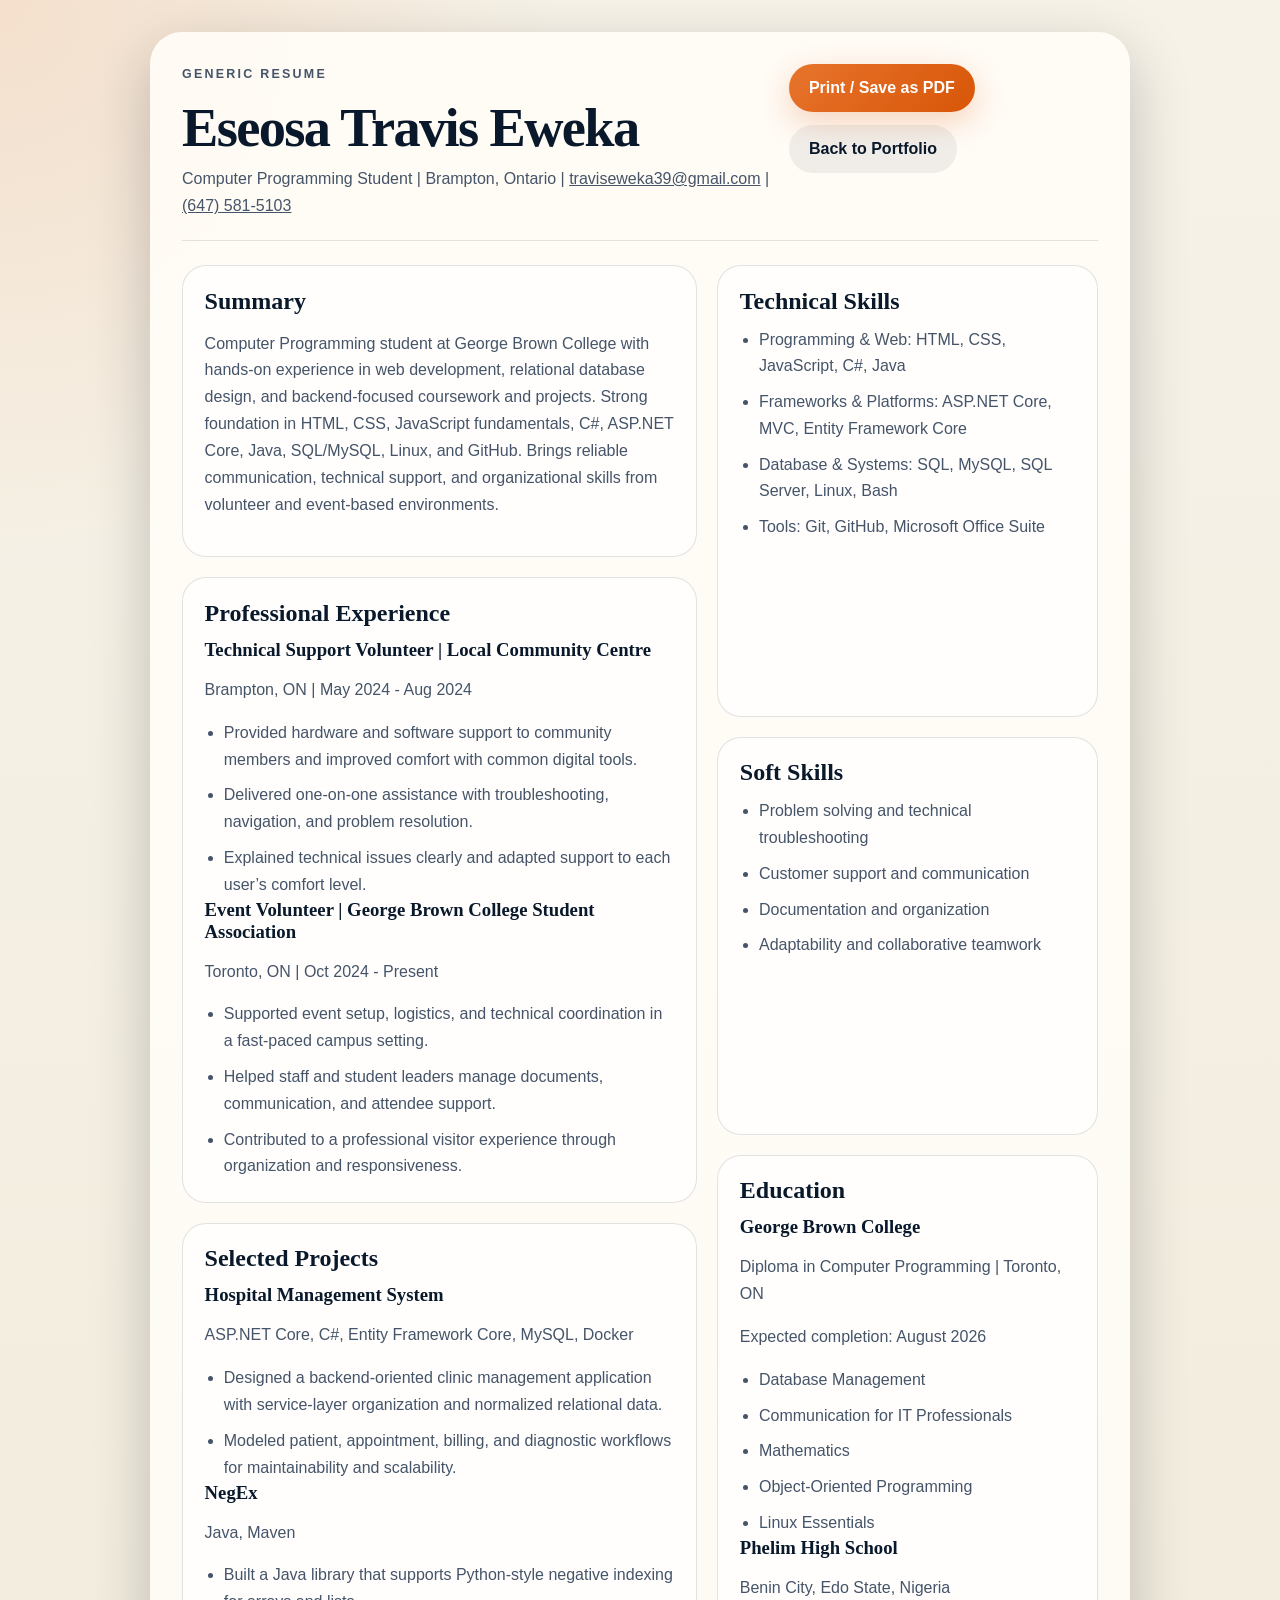
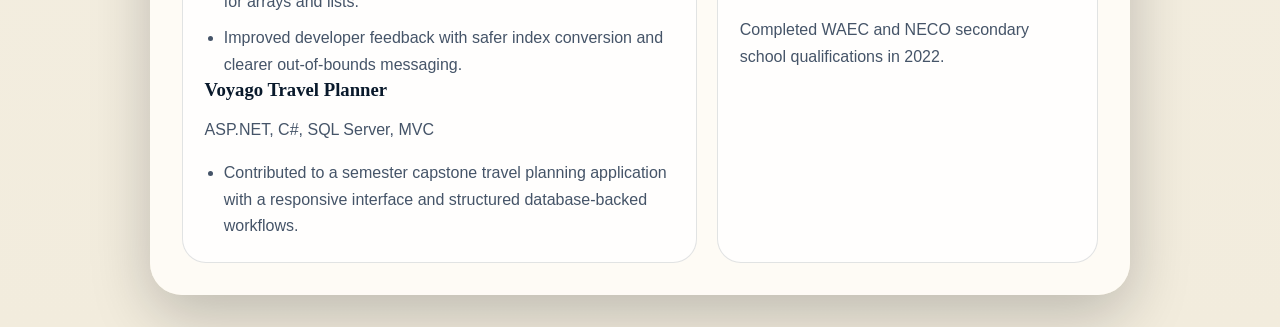
==== resume.html @ 7db21b85 "Publish portfolio site" ====
<!DOCTYPE html>
<html lang="en">
<head>
    <meta charset="UTF-8">
    <meta name="viewport" content="width=device-width, initial-scale=1.0">
    <title>Eseosa Travis Eweka | Resume</title>
    <link rel="icon" href="data:image/svg+xml,%3Csvg xmlns='http://www.w3.org/2000/svg' viewBox='0 0 64 64'%3E%3Crect width='64' height='64' rx='16' fill='%23e7742c'/%3E%3Ctext x='50%25' y='56%25' text-anchor='middle' font-family='Arial' font-size='28' font-weight='700' fill='white'%3ETE%3C/text%3E%3C/svg%3E">
    <link rel="stylesheet" href="styles.css">
</head>
<body class="resume-page">
    <main class="resume-shell">
        <header class="resume-header">
            <div>
                <p class="eyebrow">Generic Resume</p>
                <h1>Eseosa Travis Eweka</h1>
                <p class="resume-subtitle">
                    Computer Programming Student | Brampton, Ontario | <a href="mailto:traviseweka39@gmail.com">traviseweka39@gmail.com</a> | <a href="tel:+16475815103">(647) 581-5103</a>
                </p>
            </div>

            <div class="resume-actions">
                <button class="button" type="button" onclick="window.print()">Print / Save as PDF</button>
                <a class="button button-secondary" href="index.html">Back to Portfolio</a>
            </div>
        </header>

        <section class="resume-grid-layout">
            <div class="resume-stack">
                <article class="resume-card">
                    <h2>Summary</h2>
                    <p>
                        Computer Programming student at George Brown College with hands-on experience in web development, relational database design, and backend-focused coursework and projects.
                        Strong foundation in HTML, CSS, JavaScript fundamentals, C#, ASP.NET Core, Java, SQL/MySQL, Linux, and GitHub.
                        Brings reliable communication, technical support, and organizational skills from volunteer and event-based environments.
                    </p>
                </article>

                <article class="resume-card">
                    <h2>Professional Experience</h2>
                    <h3>Technical Support Volunteer | Local Community Centre</h3>
                    <p>Brampton, ON | May 2024 - Aug 2024</p>
                    <ul>
                        <li>Provided hardware and software support to community members and improved comfort with common digital tools.</li>
                        <li>Delivered one-on-one assistance with troubleshooting, navigation, and problem resolution.</li>
                        <li>Explained technical issues clearly and adapted support to each user’s comfort level.</li>
                    </ul>

                    <h3>Event Volunteer | George Brown College Student Association</h3>
                    <p>Toronto, ON | Oct 2024 - Present</p>
                    <ul>
                        <li>Supported event setup, logistics, and technical coordination in a fast-paced campus setting.</li>
                        <li>Helped staff and student leaders manage documents, communication, and attendee support.</li>
                        <li>Contributed to a professional visitor experience through organization and responsiveness.</li>
                    </ul>
                </article>

                <article class="resume-card">
                    <h2>Selected Projects</h2>
                    <h3>Hospital Management System</h3>
                    <p>ASP.NET Core, C#, Entity Framework Core, MySQL, Docker</p>
                    <ul>
                        <li>Designed a backend-oriented clinic management application with service-layer organization and normalized relational data.</li>
                        <li>Modeled patient, appointment, billing, and diagnostic workflows for maintainability and scalability.</li>
                    </ul>

                    <h3>NegEx</h3>
                    <p>Java, Maven</p>
                    <ul>
                        <li>Built a Java library that supports Python-style negative indexing for arrays and lists.</li>
                        <li>Improved developer feedback with safer index conversion and clearer out-of-bounds messaging.</li>
                    </ul>

                    <h3>Voyago Travel Planner</h3>
                    <p>ASP.NET, C#, SQL Server, MVC</p>
                    <ul>
                        <li>Contributed to a semester capstone travel planning application with a responsive interface and structured database-backed workflows.</li>
                    </ul>
                </article>
            </div>

            <div class="resume-stack">
                <article class="resume-card">
                    <h2>Technical Skills</h2>
                    <ul>
                        <li>Programming &amp; Web: HTML, CSS, JavaScript, C#, Java</li>
                        <li>Frameworks &amp; Platforms: ASP.NET Core, MVC, Entity Framework Core</li>
                        <li>Database &amp; Systems: SQL, MySQL, SQL Server, Linux, Bash</li>
                        <li>Tools: Git, GitHub, Microsoft Office Suite</li>
                    </ul>
                </article>

                <article class="resume-card">
                    <h2>Soft Skills</h2>
                    <ul>
                        <li>Problem solving and technical troubleshooting</li>
                        <li>Customer support and communication</li>
                        <li>Documentation and organization</li>
                        <li>Adaptability and collaborative teamwork</li>
                    </ul>
                </article>

                <article class="resume-card">
                    <h2>Education</h2>
                    <h3>George Brown College</h3>
                    <p>Diploma in Computer Programming | Toronto, ON</p>
                    <p>Expected completion: August 2026</p>
                    <ul>
                        <li>Database Management</li>
                        <li>Communication for IT Professionals</li>
                        <li>Mathematics</li>
                        <li>Object-Oriented Programming</li>
                        <li>Linux Essentials</li>
                    </ul>

                    <h3>Phelim High School</h3>
                    <p>Benin City, Edo State, Nigeria</p>
                    <p>Completed WAEC and NECO secondary school qualifications in 2022.</p>
                </article>


            </div>
        </section>
    </main>
</body>
</html>
---- styles.css ----
:root {
    --bg: #07111f;
    --bg-soft: rgba(8, 17, 31, 0.72);
    --panel: rgba(247, 243, 232, 0.94);
    --panel-strong: rgba(255, 248, 235, 0.98);
    --text: #102034;
    --text-soft: #455468;
    --heading: #09192b;
    --line: rgba(9, 25, 43, 0.12);
    --accent: #e7742c;
    --accent-strong: #d85608;
    --accent-soft: rgba(231, 116, 44, 0.14);
    --teal: #1c7f80;
    --white: #ffffff;
    --shadow: 0 20px 60px rgba(2, 8, 16, 0.22);
    --radius-xl: 32px;
    --radius-lg: 24px;
    --radius-md: 18px;
    --radius-sm: 12px;
    --max-width: 1180px;
}

*,
*::before,
*::after {
    box-sizing: border-box;
}

html {
    scroll-behavior: smooth;
}

body {
    margin: 0;
    color: var(--text);
    font-family: "Avenir Next", "Segoe UI", sans-serif;
    background:
        radial-gradient(circle at 12% 18%, rgba(28, 127, 128, 0.22), transparent 30%),
        radial-gradient(circle at 88% 8%, rgba(231, 116, 44, 0.26), transparent 26%),
        linear-gradient(180deg, #07111f 0%, #0b1730 46%, #0f2643 100%);
    min-height: 100vh;
}

img {
    max-width: 100%;
    display: block;
}

a {
    color: inherit;
}

button,
input,
textarea {
    font: inherit;
}

.backdrop {
    position: fixed;
    inset: auto auto 0 0;
    pointer-events: none;
    z-index: -1;
}

.backdrop-one {
    width: 26rem;
    height: 26rem;
    background: radial-gradient(circle, rgba(231, 116, 44, 0.24), transparent 70%);
    top: 14rem;
    left: -6rem;
}

.backdrop-two {
    width: 36rem;
    height: 36rem;
    background: radial-gradient(circle, rgba(28, 127, 128, 0.2), transparent 72%);
    top: 40rem;
    right: -9rem;
    left: auto;
}

.site-header {
    position: sticky;
    top: 0;
    z-index: 30;
    width: min(calc(100% - 2rem), var(--max-width));
    margin: 1rem auto 0;
    padding: 1rem 1.25rem;
    display: flex;
    align-items: center;
    justify-content: space-between;
    gap: 1rem;
    border: 1px solid rgba(255, 255, 255, 0.14);
    border-radius: 999px;
    background: rgba(7, 17, 31, 0.68);
    backdrop-filter: blur(16px);
}

.brand {
    display: inline-flex;
    align-items: center;
    gap: 0.85rem;
    text-decoration: none;
    color: var(--white);
}

.brand-mark {
    width: 2.75rem;
    height: 2.75rem;
    display: grid;
    place-items: center;
    border-radius: 50%;
    color: var(--white);
    font-weight: 800;
    background: linear-gradient(145deg, var(--accent), #f4b26d);
}

.brand-copy {
    display: grid;
    gap: 0.12rem;
}

.brand-copy strong {
    font-size: 0.98rem;
    letter-spacing: 0.02em;
}

.brand-copy span {
    color: rgba(255, 255, 255, 0.72);
    font-size: 0.8rem;
}

.site-nav {
    display: flex;
    align-items: center;
    gap: 0.3rem;
    flex-wrap: wrap;
}

.site-nav a,
.nav-contact-button {
    border: 0;
    background: transparent;
    color: rgba(255, 255, 255, 0.78);
    text-decoration: none;
    padding: 0.7rem 1rem;
    border-radius: 999px;
    transition: background-color 180ms ease, color 180ms ease, transform 180ms ease;
    cursor: pointer;
}

.site-nav a:hover,
.site-nav a.is-active,
.nav-contact-button:hover {
    background: rgba(255, 255, 255, 0.12);
    color: var(--white);
    transform: translateY(-1px);
}

main {
    width: min(calc(100% - 2rem), var(--max-width));
    margin: 1.5rem auto 4rem;
}

.section {
    margin-bottom: 1.5rem;
    padding: 2.25rem;
    border-radius: var(--radius-xl);
    background: var(--panel);
    box-shadow: var(--shadow);
    border: 1px solid rgba(255, 255, 255, 0.3);
}

.hero {
    display: grid;
    grid-template-columns: minmax(0, 1.4fr) minmax(280px, 0.9fr);
    gap: 2rem;
    align-items: center;
    min-height: calc(100vh - 8rem);
}

.eyebrow {
    margin: 0 0 0.75rem;
    font-size: 0.78rem;
    font-weight: 700;
    letter-spacing: 0.18em;
    text-transform: uppercase;
    color: var(--accent-strong);
}

.hero h1,
.section-heading h2,
.contact-panel h2,
.resume-page h1 {
    margin: 0;
    color: var(--heading);
    font-family: "Iowan Old Style", "Palatino Linotype", serif;
    letter-spacing: -0.03em;
}

.hero h1 {
    font-size: clamp(2.9rem, 5vw, 5.2rem);
    line-height: 0.95;
    max-width: 12ch;
}

.lede,
.section-heading p,
.panel p,
.project-card p,
.contact-intro,
.contact-preview,
.resume-page p,
.resume-page li {
    color: var(--text-soft);
    line-height: 1.68;
}

.hero-actions,
.button-row {
    display: flex;
    flex-wrap: wrap;
    gap: 0.85rem;
    margin-top: 1.5rem;
}

.button,
.button-secondary,
.contact-tab,
.icon-button {
    appearance: none;
    border: 0;
    cursor: pointer;
}

.button {
    display: inline-flex;
    align-items: center;
    justify-content: center;
    text-decoration: none;
    min-height: 3rem;
    padding: 0.8rem 1.25rem;
    border-radius: 999px;
    font-weight: 700;
    color: var(--white);
    background: linear-gradient(135deg, var(--accent), var(--accent-strong));
    box-shadow: 0 10px 30px rgba(216, 86, 8, 0.24);
    transition: transform 180ms ease, box-shadow 180ms ease;
}

.button:hover {
    transform: translateY(-2px);
    box-shadow: 0 16px 36px rgba(216, 86, 8, 0.3);
}

.button-secondary {
    background: rgba(9, 25, 43, 0.06);
    color: var(--heading);
    box-shadow: none;
}

.button-secondary:hover {
    transform: translateY(-2px);
    background: rgba(9, 25, 43, 0.12);
}

.hero-points {
    margin: 1.6rem 0 0;
    padding-left: 1.15rem;
    display: grid;
    gap: 0.8rem;
}

.hero-panel {
    display: grid;
    gap: 1rem;
}

.portrait {
    width: 100%;
    aspect-ratio: 5 / 6;
    object-fit: cover;
    border-radius: calc(var(--radius-xl) - 8px);
    box-shadow: var(--shadow);
}

.mini-card {
    padding: 1rem 1.2rem;
    background: var(--panel-strong);
    border-radius: var(--radius-md);
    border: 1px solid var(--line);
}

.mini-card a {
    display: block;
    margin-top: 0.35rem;
    text-decoration: none;
    color: var(--heading);
    font-weight: 700;
}

.mini-card-accent {
    background: linear-gradient(135deg, rgba(28, 127, 128, 0.12), rgba(255, 255, 255, 0.92));
}

.mini-label {
    margin: 0 0 0.35rem;
    color: var(--text-soft);
    font-size: 0.82rem;
    text-transform: uppercase;
    letter-spacing: 0.12em;
}

.mini-value {
    margin: 0;
}

.section-heading {
    max-width: 52rem;
    margin-bottom: 1.5rem;
}

.section-heading h2,
.contact-panel h2,
.resume-page h1 {
    font-size: clamp(2rem, 3vw, 3.5rem);
}

.resume-grid,
.credentials-grid {
    display: grid;
    grid-template-columns: repeat(2, minmax(0, 1fr));
    gap: 1rem;
}

.panel {
    padding: 1.5rem;
    border-radius: var(--radius-lg);
    background: var(--panel-strong);
    border: 1px solid var(--line);
}

.panel-wide {
    grid-column: 1 / -1;
}

.panel h3,
.project-card h3,
.resume-page h2,
.resume-page h3 {
    margin: 0 0 0.75rem;
    color: var(--heading);
    font-family: "Iowan Old Style", "Palatino Linotype", serif;
}

.tag-list,
.project-tags {
    display: flex;
    flex-wrap: wrap;
    gap: 0.55rem;
    list-style: none;
    padding: 0;
    margin: 1rem 0 0;
}

.tag-list span,
.project-tags li {
    padding: 0.55rem 0.8rem;
    border-radius: 999px;
    background: var(--accent-soft);
    color: var(--heading);
    font-weight: 700;
    font-size: 0.92rem;
}

.timeline {
    display: grid;
    gap: 1rem;
}

.timeline-item {
    padding: 1rem 0 0;
    border-top: 1px solid var(--line);
}

.timeline-item:first-child {
    border-top: 0;
    padding-top: 0;
}

.timeline-role,
.credential-title {
    margin: 0;
    color: var(--heading);
    font-weight: 800;
}

.timeline-meta,
.panel-note,
.project-type,
.preview-label {
    margin: 0.2rem 0 0;
    color: var(--text-soft);
    font-size: 0.92rem;
}

.filter-bar {
    display: flex;
    flex-wrap: wrap;
    gap: 0.65rem;
    margin-bottom: 1rem;
}

.filter-button {
    padding: 0.75rem 1rem;
    border: 1px solid var(--line);
    border-radius: 999px;
    background: var(--panel-strong);
    color: var(--heading);
    font-weight: 700;
    cursor: pointer;
    transition: background-color 180ms ease, transform 180ms ease;
}

.filter-button:hover,
.filter-button.is-active {
    background: var(--accent-soft);
    transform: translateY(-1px);
}

.projects-grid {
    display: grid;
    grid-template-columns: repeat(3, minmax(0, 1fr));
    gap: 1rem;
}

.project-card {
    display: flex;
    flex-direction: column;
    gap: 1rem;
    height: 100%;
    padding: 1.45rem;
    border-radius: var(--radius-lg);
    background: linear-gradient(180deg, rgba(255, 250, 242, 0.98), rgba(245, 240, 230, 0.98));
    border: 1px solid var(--line);
}

.project-card-top {
    display: grid;
    gap: 0.45rem;
}

.project-card-top p {
    margin: 0;
}

.project-card details {
    border-top: 1px solid var(--line);
    padding-top: 0.9rem;
}

.project-card summary {
    cursor: pointer;
    font-weight: 700;
    color: var(--heading);
}

.project-card .button-row {
    margin-top: auto;
    flex-direction: column;
    align-items: stretch;
}

.project-card .button-row .button,
.project-card .button-row .button-secondary {
    width: 100%;
}

.project-card.is-hidden {
    display: none;
}

.closing-callout {
    display: flex;
    align-items: flex-end;
    justify-content: space-between;
    gap: 1.5rem;
    background:
        linear-gradient(130deg, rgba(28, 127, 128, 0.12), rgba(255, 255, 255, 0.82)),
        var(--panel);
}

.contact-tab {
    position: fixed;
    right: 1rem;
    top: 50%;
    z-index: 35;
    padding: 0.95rem 1.15rem;
    border-radius: 999px;
    background: linear-gradient(135deg, var(--accent), var(--accent-strong));
    color: var(--white);
    font-weight: 800;
    letter-spacing: 0.04em;
    transform: translateY(-50%);
    box-shadow: 0 14px 32px rgba(216, 86, 8, 0.28);
}

.contact-overlay {
    position: fixed;
    inset: 0;
    z-index: 40;
    background: rgba(3, 11, 20, 0.42);
    backdrop-filter: blur(4px);
}

.contact-panel {
    position: fixed;
    top: 0;
    right: 0;
    bottom: 0;
    z-index: 45;
    width: min(100%, 30rem);
    padding: 1.5rem;
    background: rgba(255, 249, 240, 0.98);
    box-shadow: -18px 0 40px rgba(3, 11, 20, 0.18);
    transform: translateX(101%);
    transition: transform 220ms ease;
    overflow-y: auto;
}

.contact-panel.is-open {
    transform: translateX(0);
}

.contact-panel-header {
    display: flex;
    align-items: flex-start;
    justify-content: space-between;
    gap: 1rem;
}

.icon-button {
    width: 2.5rem;
    height: 2.5rem;
    border-radius: 50%;
    background: rgba(9, 25, 43, 0.08);
    color: var(--heading);
    font-size: 1.6rem;
}

.contact-form {
    display: grid;
    gap: 1rem;
    margin-top: 1.5rem;
}

.contact-form label {
    display: grid;
    gap: 0.5rem;
    color: var(--heading);
    font-weight: 700;
}

.contact-form input,
.contact-form textarea {
    width: 100%;
    padding: 0.9rem 1rem;
    border: 1px solid rgba(9, 25, 43, 0.15);
    border-radius: var(--radius-sm);
    background: rgba(255, 255, 255, 0.86);
    color: var(--heading);
}

.contact-form input:focus,
.contact-form textarea:focus {
    outline: 2px solid rgba(231, 116, 44, 0.34);
    border-color: rgba(231, 116, 44, 0.38);
}

.form-meta {
    display: flex;
    justify-content: space-between;
    gap: 1rem;
    align-items: center;
    color: var(--text-soft);
    font-size: 0.92rem;
}

.form-status {
    min-height: 1.3rem;
}

.contact-preview {
    margin-top: 1.5rem;
    padding: 1.15rem;
    border-radius: var(--radius-md);
    background: rgba(9, 25, 43, 0.05);
    border: 1px solid rgba(9, 25, 43, 0.09);
}

#preview-box {
    margin-top: 0.65rem;
    white-space: pre-wrap;
    color: var(--heading);
    line-height: 1.6;
}

.reveal {
    opacity: 0;
    transform: translateY(28px);
    transition: opacity 480ms ease, transform 480ms ease;
}

.reveal.is-visible {
    opacity: 1;
    transform: translateY(0);
}

.resume-page {
    background:
        radial-gradient(circle at top left, rgba(231, 116, 44, 0.15), transparent 24%),
        linear-gradient(180deg, #f6f2e8 0%, #f2ecdd 100%);
}

.resume-shell {
    width: min(calc(100% - 2rem), 980px);
    margin: 2rem auto;
    padding: 2rem;
    border-radius: var(--radius-xl);
    background: rgba(255, 252, 246, 0.96);
    box-shadow: var(--shadow);
}

.resume-header {
    display: flex;
    align-items: flex-start;
    justify-content: space-between;
    gap: 1rem;
    padding-bottom: 1.25rem;
    border-bottom: 1px solid var(--line);
}

.resume-header h1 {
    font-size: clamp(2.4rem, 5vw, 3.4rem);
}

.resume-subtitle {
    margin: 0.45rem 0 0;
    color: var(--text-soft);
}

.resume-actions {
    display: flex;
    gap: 0.8rem;
    flex-wrap: wrap;
}

.resume-grid-layout {
    display: grid;
    grid-template-columns: 1.15fr 0.85fr;
    gap: 1.25rem;
    margin-top: 1.5rem;
}

.resume-card {
    padding: 1.35rem;
    border-radius: var(--radius-lg);
    background: rgba(255, 255, 255, 0.78);
    border: 1px solid var(--line);
}

.resume-card ul {
    margin: 0;
    padding-left: 1.2rem;
    display: grid;
    gap: 0.55rem;
}

.resume-stack {
    display: grid;
    gap: 1.25rem;
}

@media (max-width: 980px) {
    .site-header {
        border-radius: 1.5rem;
    }

    .hero,
    .projects-grid,
    .resume-grid,
    .credentials-grid,
    .resume-grid-layout {
        grid-template-columns: 1fr;
    }

    .closing-callout,
    .resume-header {
        flex-direction: column;
        align-items: flex-start;
    }

    .contact-tab {
        bottom: 1rem;
        right: 1rem;
        top: auto;
        transform: none;
        border-radius: 999px;
        padding-inline: 1.2rem;
    }
}

@media (max-width: 760px) {
    .site-header,
    .site-nav {
        align-items: stretch;
    }

    .site-header {
        flex-direction: column;
        padding: 1rem;
    }

    .site-nav {
        justify-content: space-between;
    }

    .site-nav a,
    .nav-contact-button {
        flex: 1 1 calc(50% - 0.4rem);
        text-align: center;
    }

    .section,
    .resume-shell {
        padding: 1.35rem;
    }

    .hero {
        min-height: auto;
    }

    .hero h1 {
        max-width: none;
    }

    .form-meta {
        flex-direction: column;
        align-items: flex-start;
    }
}

@media print {
    .resume-actions {
        display: none;
    }

    .resume-shell {
        box-shadow: none;
        margin: 0;
        width: 100%;
    }
}
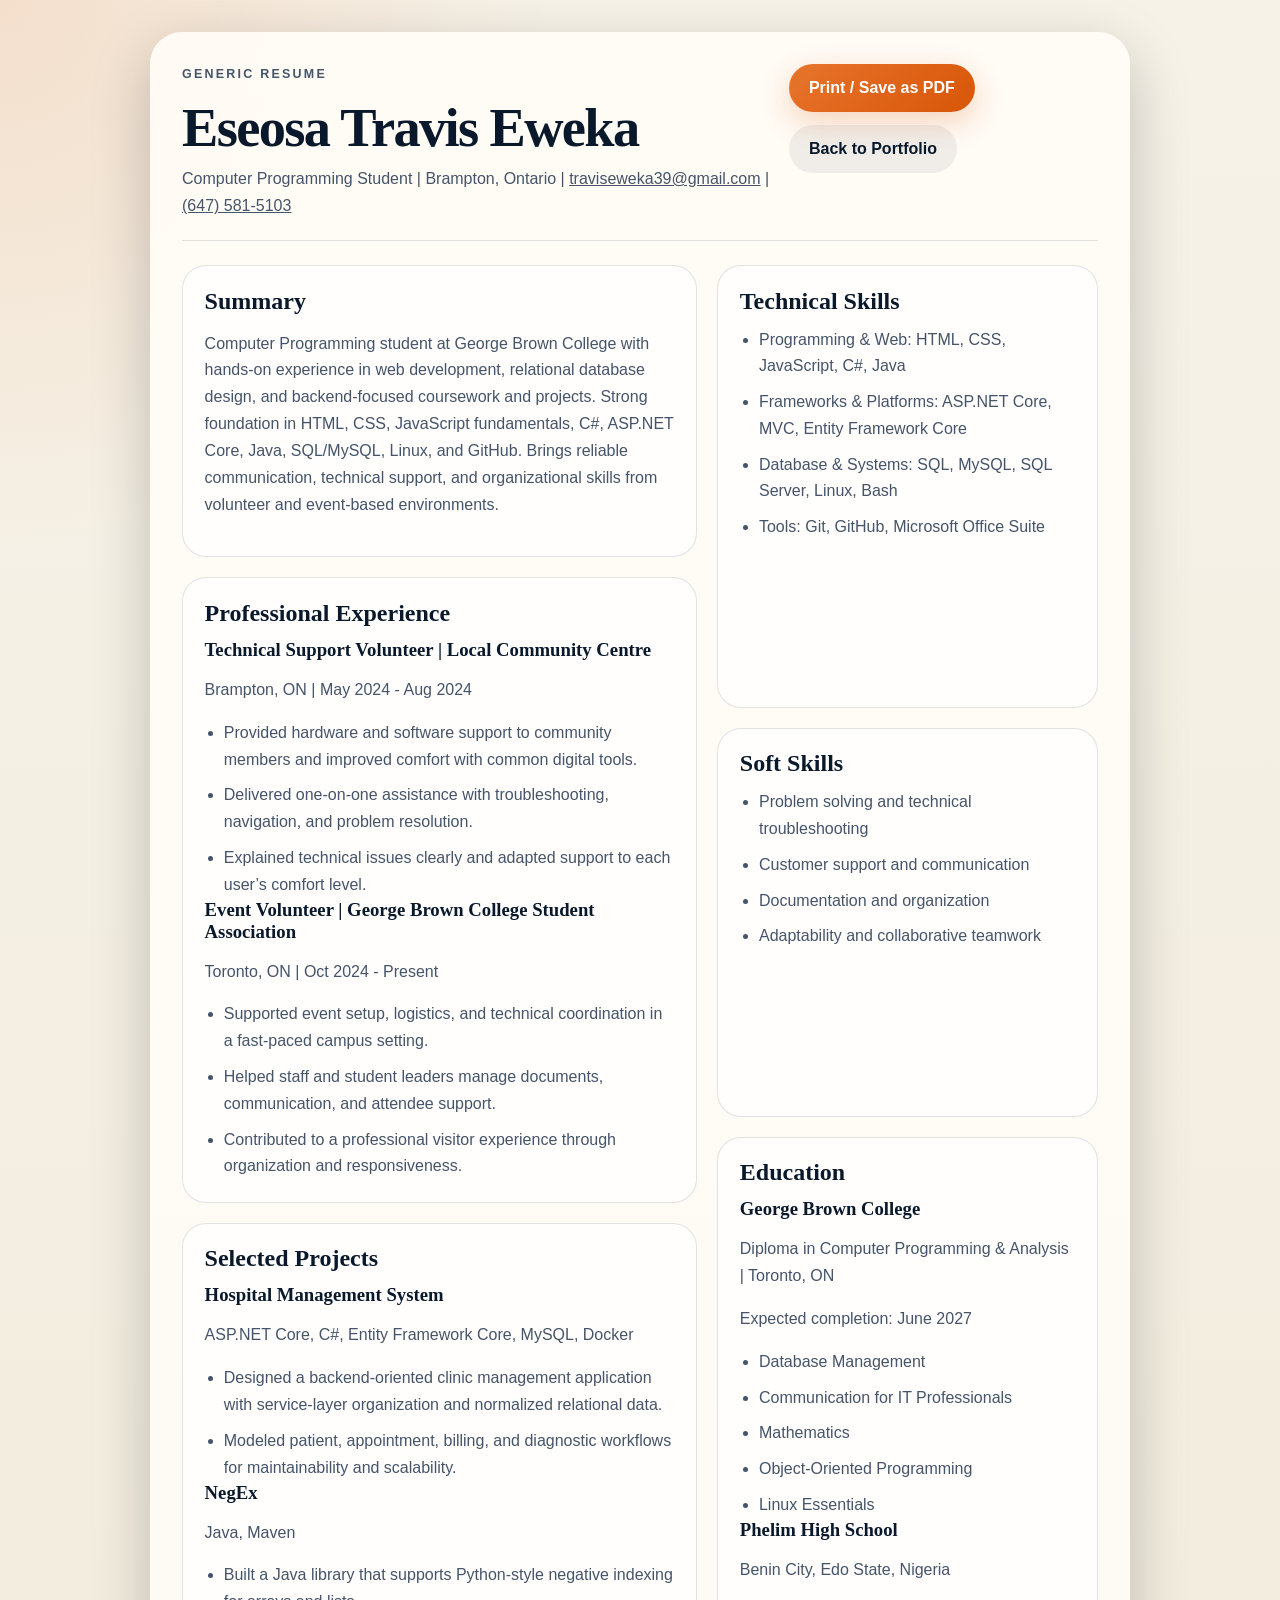
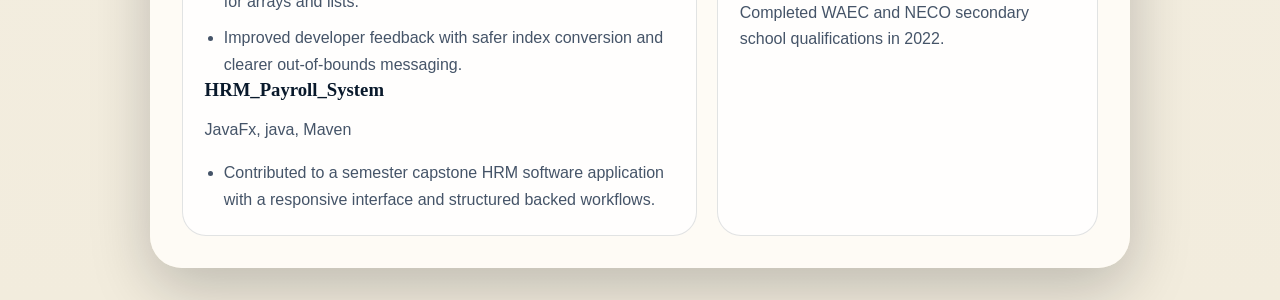
==== commit d8a49d23: "refactor: Revise project and education sections in resume.html - Updated project and education detai" ====
--- a/resume.html
+++ b/resume.html
@@ -70,10 +70,10 @@
                         <li>Improved developer feedback with safer index conversion and clearer out-of-bounds messaging.</li>
                     </ul>
 
-                    <h3>Voyago Travel Planner</h3>
-                    <p>ASP.NET, C#, SQL Server, MVC</p>
+                    <h3>HRM_Payroll_System </h3>
+                    <p>JavaFx, java, Maven</p>
                     <ul>
-                        <li>Contributed to a semester capstone travel planning application with a responsive interface and structured database-backed workflows.</li>
+                        <li>Contributed to a semester capstone HRM software application with a responsive interface and structured backed workflows.</li>
                     </ul>
                 </article>
             </div>
@@ -102,8 +102,8 @@
                 <article class="resume-card">
                     <h2>Education</h2>
                     <h3>George Brown College</h3>
-                    <p>Diploma in Computer Programming | Toronto, ON</p>
-                    <p>Expected completion: August 2026</p>
+                    <p>Diploma in Computer Programming & Analysis | Toronto, ON</p>
+                    <p>Expected completion: June 2027</p>
                     <ul>
                         <li>Database Management</li>
                         <li>Communication for IT Professionals</li>
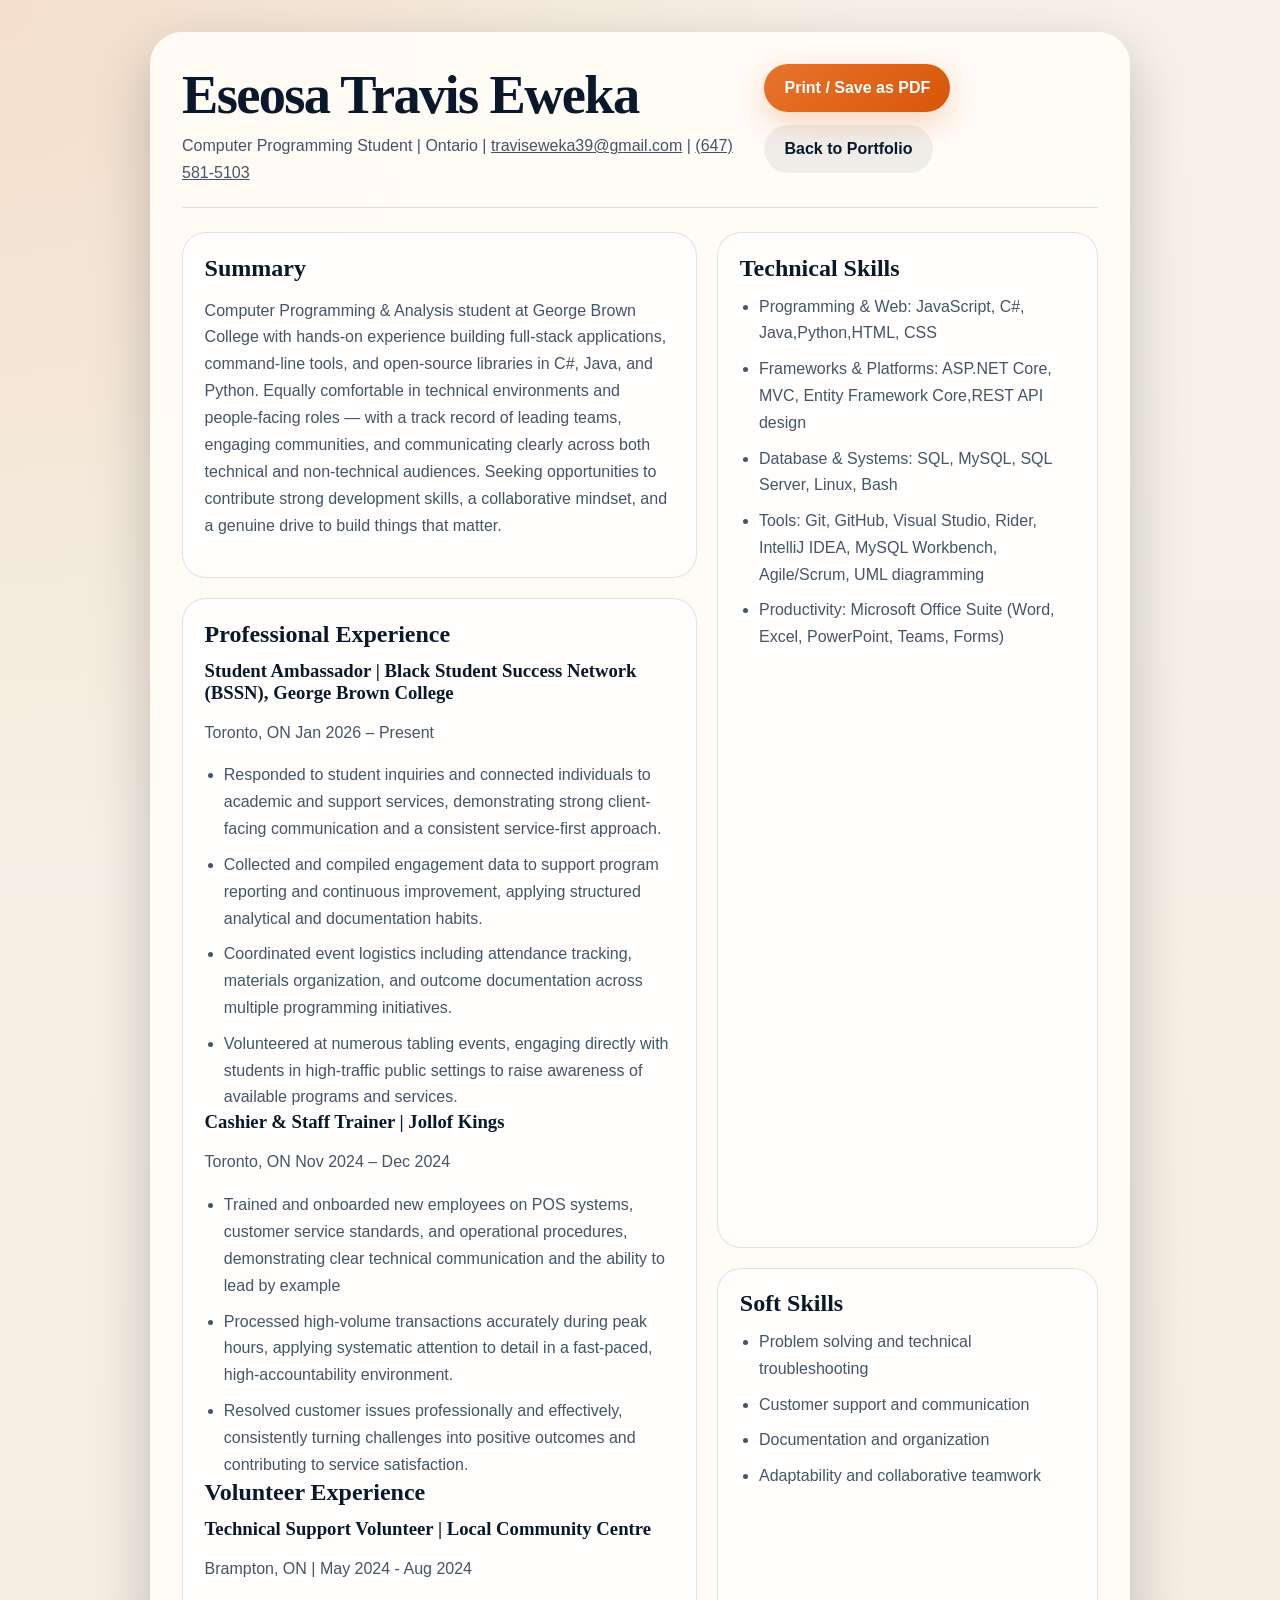
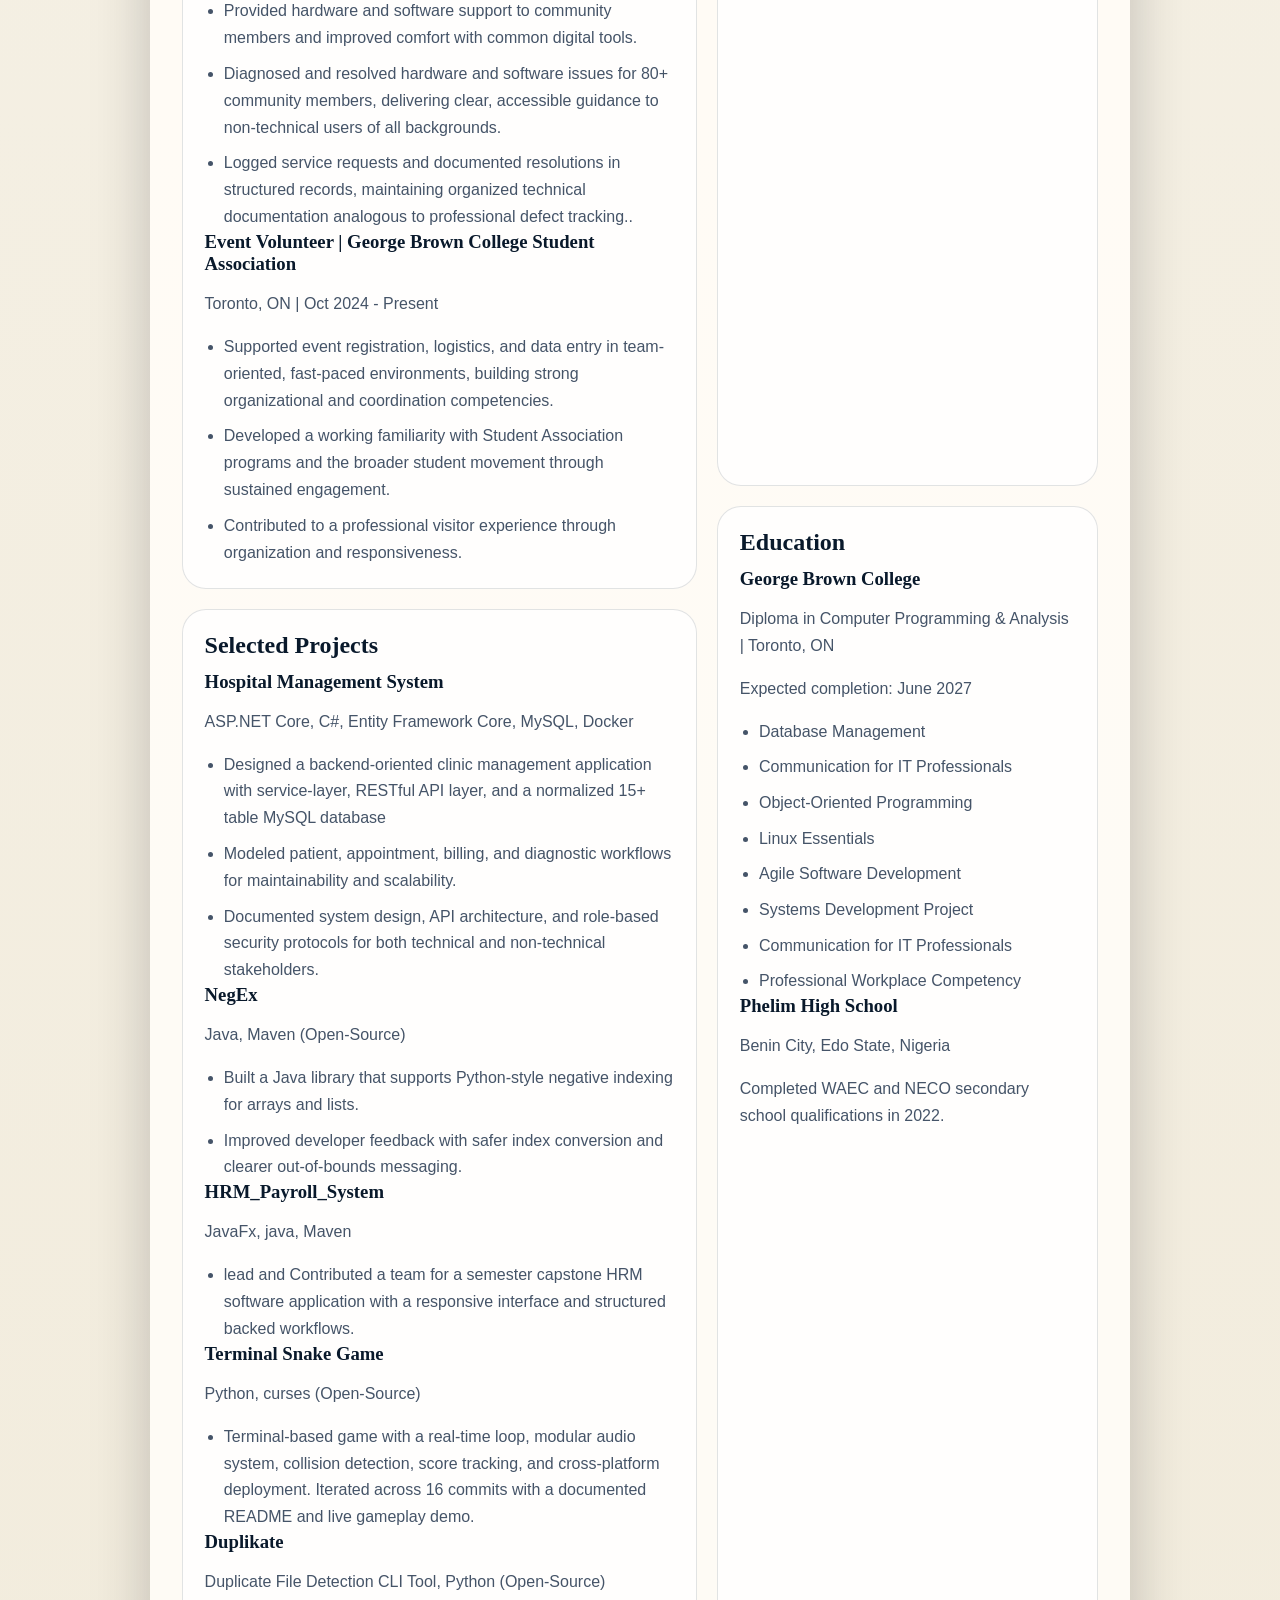
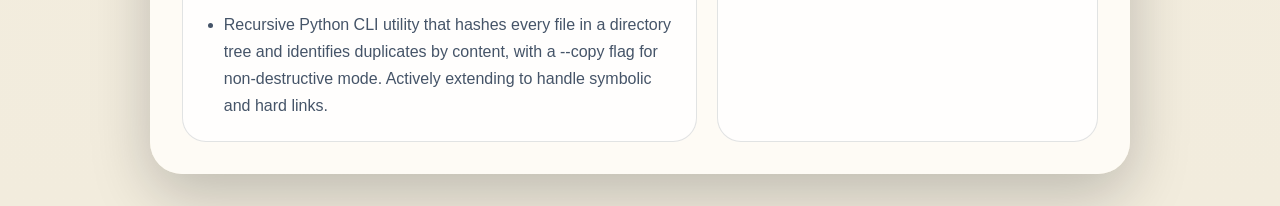
==== commit da4f594c: "Revise resume content and structure Updated resume details including education, experience, and skil" ====
--- a/resume.html
+++ b/resume.html
@@ -11,10 +11,9 @@
     <main class="resume-shell">
         <header class="resume-header">
             <div>
-                <p class="eyebrow">Generic Resume</p>
                 <h1>Eseosa Travis Eweka</h1>
                 <p class="resume-subtitle">
-                    Computer Programming Student | Brampton, Ontario | <a href="mailto:traviseweka39@gmail.com">traviseweka39@gmail.com</a> | <a href="tel:+16475815103">(647) 581-5103</a>
+                    Computer Programming Student | Ontario | <a href="mailto:traviseweka39@gmail.com">traviseweka39@gmail.com</a> | <a href="tel:+16475815103">(647) 581-5103</a>
                 </p>
             </div>
 
@@ -29,42 +28,70 @@
                 <article class="resume-card">
                     <h2>Summary</h2>
                     <p>
-                        Computer Programming student at George Brown College with hands-on experience in web development, relational database design, and backend-focused coursework and projects.
-                        Strong foundation in HTML, CSS, JavaScript fundamentals, C#, ASP.NET Core, Java, SQL/MySQL, Linux, and GitHub.
-                        Brings reliable communication, technical support, and organizational skills from volunteer and event-based environments.
+                       Computer Programming & Analysis student at George Brown College with hands-on experience building full-stack applications,
+                        command-line tools, and open-source libraries in C#, Java, and Python. Equally comfortable in technical environments and 
+                        people-facing roles — with a track record of leading teams, engaging communities, and communicating clearly across both technical
+                        and non-technical audiences. Seeking opportunities to contribute strong development skills, a collaborative mindset, and a genuine drive to build things that matter.
                     </p>
                 </article>
 
                 <article class="resume-card">
                     <h2>Professional Experience</h2>
+
+
+                     <h3>Student Ambassador | Black Student Success Network (BSSN), George Brown College </h3>
+                    <p>Toronto, ON	Jan 2026 – Present</p>
+                    <ul>
+                        <li>Responded to student inquiries and connected individuals to academic and support services, demonstrating strong client-facing communication and a consistent service-first approach.</li>
+                        <li>Collected and compiled engagement data to support program reporting and continuous improvement, applying structured analytical and documentation habits.</li>
+                        <li>Coordinated event logistics including attendance tracking, materials organization, and outcome documentation across multiple programming initiatives.</li>
+                        <li>Volunteered at numerous tabling events, engaging directly with students in high-traffic public settings to raise awareness of available programs and services.</li>
+                    </ul>
+
+                        <h3>Cashier & Staff Trainer | Jollof Kings  </h3>
+                    <p>Toronto, ON	Nov 2024 – Dec 2024</p>
+                    <ul>
+                        <li>Trained and onboarded new employees on POS systems, customer service standards, and operational procedures, demonstrating clear technical communication and the ability to lead by example</li>
+                        <li>Processed high-volume transactions accurately during peak hours, applying systematic attention to detail in a fast-paced, high-accountability environment.</li>
+                        <li>Resolved customer issues professionally and effectively, consistently turning challenges into positive outcomes and contributing to service satisfaction.</li>
+                    </ul>
+
+
+
+
+
+                     <h2>Volunteer Experience</h2>
+                    
                     <h3>Technical Support Volunteer | Local Community Centre</h3>
                     <p>Brampton, ON | May 2024 - Aug 2024</p>
                     <ul>
                         <li>Provided hardware and software support to community members and improved comfort with common digital tools.</li>
-                        <li>Delivered one-on-one assistance with troubleshooting, navigation, and problem resolution.</li>
-                        <li>Explained technical issues clearly and adapted support to each user’s comfort level.</li>
+                        <li>Diagnosed and resolved hardware and software issues for 80+ community members, delivering clear, accessible guidance to non-technical users of all backgrounds.</li>
+                        <li>Logged service requests and documented resolutions in structured records, maintaining organized technical documentation analogous to professional defect tracking..</li>
                     </ul>
 
                     <h3>Event Volunteer | George Brown College Student Association</h3>
                     <p>Toronto, ON | Oct 2024 - Present</p>
                     <ul>
-                        <li>Supported event setup, logistics, and technical coordination in a fast-paced campus setting.</li>
-                        <li>Helped staff and student leaders manage documents, communication, and attendee support.</li>
+                        <li>Supported event registration, logistics, and data entry in team-oriented, fast-paced environments, building strong organizational and coordination competencies.</li>
+                        <li>Developed a working familiarity with Student Association programs and the broader student movement through sustained engagement.</li>
                         <li>Contributed to a professional visitor experience through organization and responsiveness.</li>
                     </ul>
                 </article>
 
                 <article class="resume-card">
                     <h2>Selected Projects</h2>
+                    
                     <h3>Hospital Management System</h3>
                     <p>ASP.NET Core, C#, Entity Framework Core, MySQL, Docker</p>
                     <ul>
-                        <li>Designed a backend-oriented clinic management application with service-layer organization and normalized relational data.</li>
+                        <li>Designed a backend-oriented clinic management application with service-layer, RESTful API layer, and a normalized 15+ table MySQL database</li>
                         <li>Modeled patient, appointment, billing, and diagnostic workflows for maintainability and scalability.</li>
+                        <li>Documented system design, API architecture, and role-based security protocols for both technical and non-technical stakeholders.</li>
                     </ul>
 
                     <h3>NegEx</h3>
-                    <p>Java, Maven</p>
+                    <p>Java, Maven (Open-Source)</p>
                     <ul>
                         <li>Built a Java library that supports Python-style negative indexing for arrays and lists.</li>
                         <li>Improved developer feedback with safer index conversion and clearer out-of-bounds messaging.</li>
@@ -73,8 +100,29 @@
                     <h3>HRM_Payroll_System </h3>
                     <p>JavaFx, java, Maven</p>
                     <ul>
-                        <li>Contributed to a semester capstone HRM software application with a responsive interface and structured backed workflows.</li>
+                        <li>lead and Contributed a team for a semester capstone HRM software application with a responsive interface and structured backed workflows.</li>
                     </ul>
+
+                    <h3>Terminal Snake Game</h3>
+                    <p>Python, curses (Open-Source)</p>
+                    <ul>
+                        <li>Terminal-based game with a real-time loop, modular audio system, collision detection,
+                            score tracking, and cross-platform deployment. Iterated across 16 commits with a documented README and live gameplay demo.</li>
+                    </ul>
+
+
+                    
+                    <h3>Duplikate</h3>
+                    <p>Duplicate File Detection CLI Tool, Python (Open-Source)</p>
+                    <ul>
+                        <li>Recursive Python CLI utility that hashes every file in a directory tree and identifies duplicates by content,
+                            with a --copy flag for non-destructive mode. Actively extending to handle symbolic and hard links.</li>
+                    </ul>
+
+                    
+
+
+                    
                 </article>
             </div>
 
@@ -82,10 +130,11 @@
                 <article class="resume-card">
                     <h2>Technical Skills</h2>
                     <ul>
-                        <li>Programming &amp; Web: HTML, CSS, JavaScript, C#, Java</li>
-                        <li>Frameworks &amp; Platforms: ASP.NET Core, MVC, Entity Framework Core</li>
+                        <li>Programming &amp; Web: JavaScript, C#, Java,Python,HTML, CSS</li>
+                        <li>Frameworks &amp; Platforms: ASP.NET Core, MVC, Entity Framework Core,REST API design</li>
                         <li>Database &amp; Systems: SQL, MySQL, SQL Server, Linux, Bash</li>
-                        <li>Tools: Git, GitHub, Microsoft Office Suite</li>
+                        <li>Tools: Git, GitHub, Visual Studio, Rider, IntelliJ IDEA, MySQL Workbench, Agile/Scrum, UML diagramming</li>
+                        <li>Productivity: Microsoft Office Suite (Word, Excel, PowerPoint, Teams, Forms) </li>
                     </ul>
                 </article>
 
@@ -107,9 +156,12 @@
                     <ul>
                         <li>Database Management</li>
                         <li>Communication for IT Professionals</li>
-                        <li>Mathematics</li>
                         <li>Object-Oriented Programming</li>
                         <li>Linux Essentials</li>
+                        <li>Agile Software Development</li>
+                        <li>Systems Development Project</li>
+                        <li>Communication for IT Professionals</li>
+                        <li>Professional Workplace Competency</li>
                     </ul>
 
                     <h3>Phelim High School</h3>
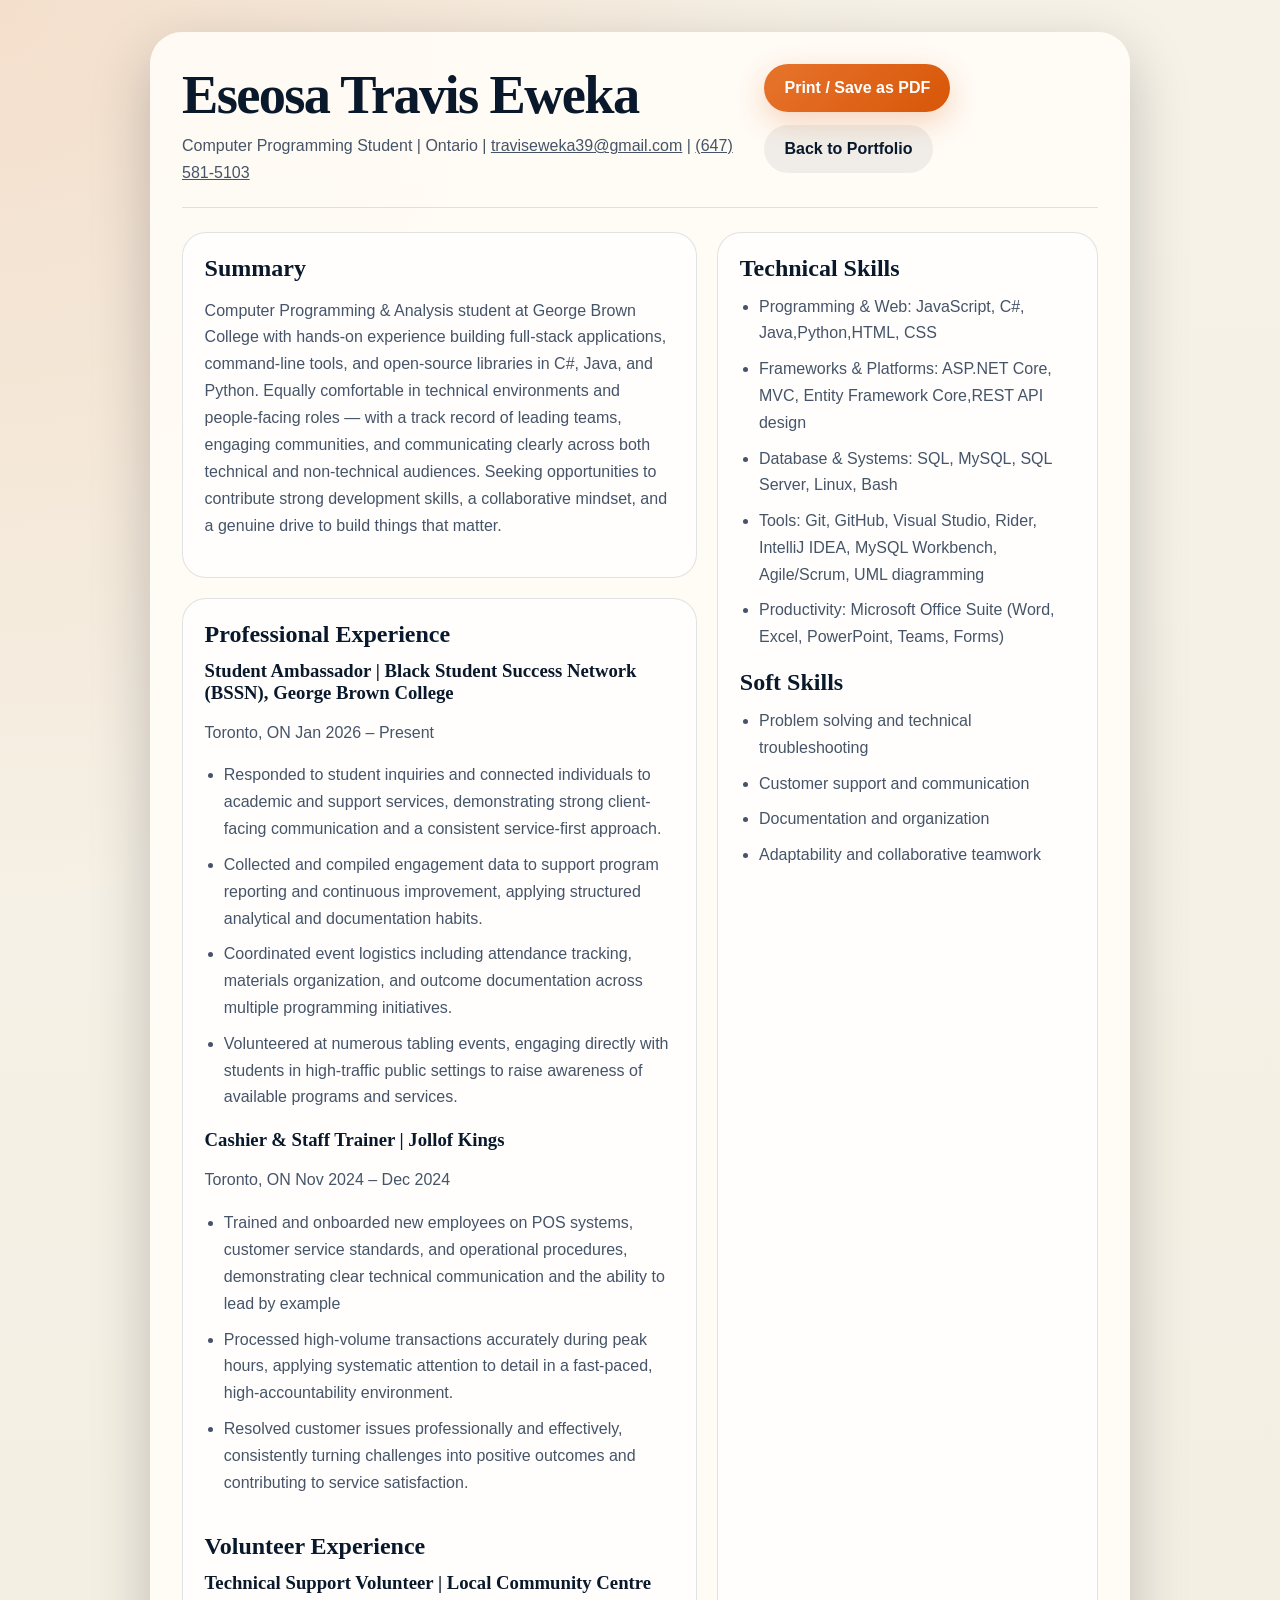
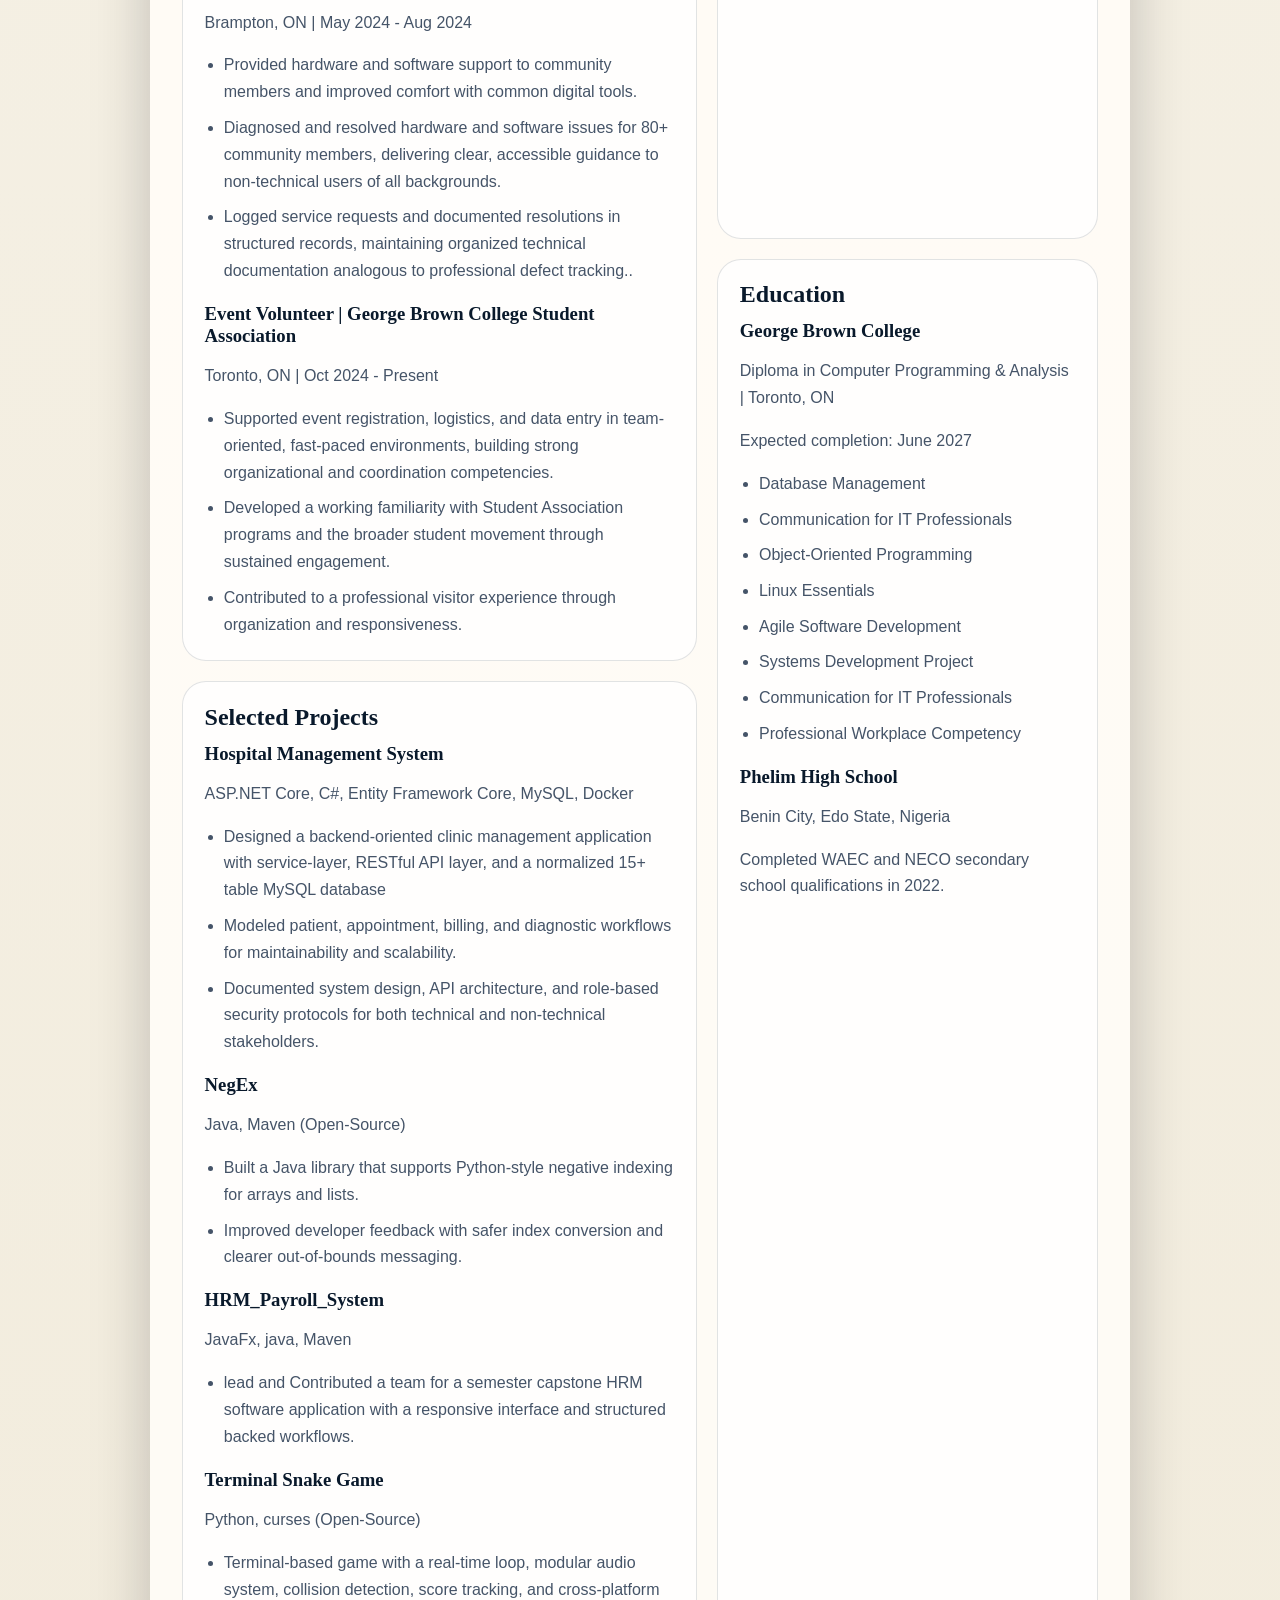
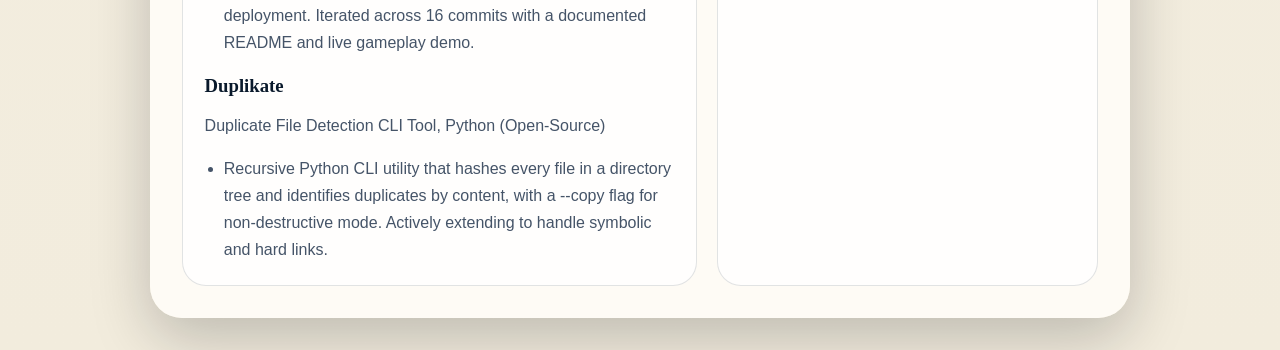
==== commit 78c39a78: "Improve formatting with additional line breaks Added line breaks for better formatting and readabili" ====
--- a/resume.html
+++ b/resume.html
@@ -48,7 +48,9 @@
                         <li>Volunteered at numerous tabling events, engaging directly with students in high-traffic public settings to raise awareness of available programs and services.</li>
                     </ul>
 
-                        <h3>Cashier & Staff Trainer | Jollof Kings  </h3>
+                    <br>
+
+                    <h3>Cashier & Staff Trainer | Jollof Kings  </h3>
                     <p>Toronto, ON	Nov 2024 – Dec 2024</p>
                     <ul>
                         <li>Trained and onboarded new employees on POS systems, customer service standards, and operational procedures, demonstrating clear technical communication and the ability to lead by example</li>
@@ -57,7 +59,8 @@
                     </ul>
 
 
-
+<br> 
+<br> 
 
 
                      <h2>Volunteer Experience</h2>
@@ -70,6 +73,8 @@
                         <li>Logged service requests and documented resolutions in structured records, maintaining organized technical documentation analogous to professional defect tracking..</li>
                     </ul>
 
+                    <br> 
+
                     <h3>Event Volunteer | George Brown College Student Association</h3>
                     <p>Toronto, ON | Oct 2024 - Present</p>
                     <ul>
@@ -79,6 +84,8 @@
                     </ul>
                 </article>
 
+
+                
                 <article class="resume-card">
                     <h2>Selected Projects</h2>
                     
@@ -89,20 +96,23 @@
                         <li>Modeled patient, appointment, billing, and diagnostic workflows for maintainability and scalability.</li>
                         <li>Documented system design, API architecture, and role-based security protocols for both technical and non-technical stakeholders.</li>
                     </ul>
-
+<br> 
+                    
                     <h3>NegEx</h3>
                     <p>Java, Maven (Open-Source)</p>
                     <ul>
                         <li>Built a Java library that supports Python-style negative indexing for arrays and lists.</li>
                         <li>Improved developer feedback with safer index conversion and clearer out-of-bounds messaging.</li>
                     </ul>
-
+<br> 
+                    
                     <h3>HRM_Payroll_System </h3>
                     <p>JavaFx, java, Maven</p>
                     <ul>
                         <li>lead and Contributed a team for a semester capstone HRM software application with a responsive interface and structured backed workflows.</li>
                     </ul>
-
+<br> 
+                    
                     <h3>Terminal Snake Game</h3>
                     <p>Python, curses (Open-Source)</p>
                     <ul>
@@ -110,7 +120,7 @@
                             score tracking, and cross-platform deployment. Iterated across 16 commits with a documented README and live gameplay demo.</li>
                     </ul>
 
-
+<br>
                     
                     <h3>Duplikate</h3>
                     <p>Duplicate File Detection CLI Tool, Python (Open-Source)</p>
@@ -136,9 +146,8 @@
                         <li>Tools: Git, GitHub, Visual Studio, Rider, IntelliJ IDEA, MySQL Workbench, Agile/Scrum, UML diagramming</li>
                         <li>Productivity: Microsoft Office Suite (Word, Excel, PowerPoint, Teams, Forms) </li>
                     </ul>
-                </article>
 
-                <article class="resume-card">
+            <br> 
                     <h2>Soft Skills</h2>
                     <ul>
                         <li>Problem solving and technical troubleshooting</li>
@@ -150,6 +159,7 @@
 
                 <article class="resume-card">
                     <h2>Education</h2>
+                    
                     <h3>George Brown College</h3>
                     <p>Diploma in Computer Programming & Analysis | Toronto, ON</p>
                     <p>Expected completion: June 2027</p>
@@ -163,7 +173,7 @@
                         <li>Communication for IT Professionals</li>
                         <li>Professional Workplace Competency</li>
                     </ul>
-
+<br> 
                     <h3>Phelim High School</h3>
                     <p>Benin City, Edo State, Nigeria</p>
                     <p>Completed WAEC and NECO secondary school qualifications in 2022.</p>
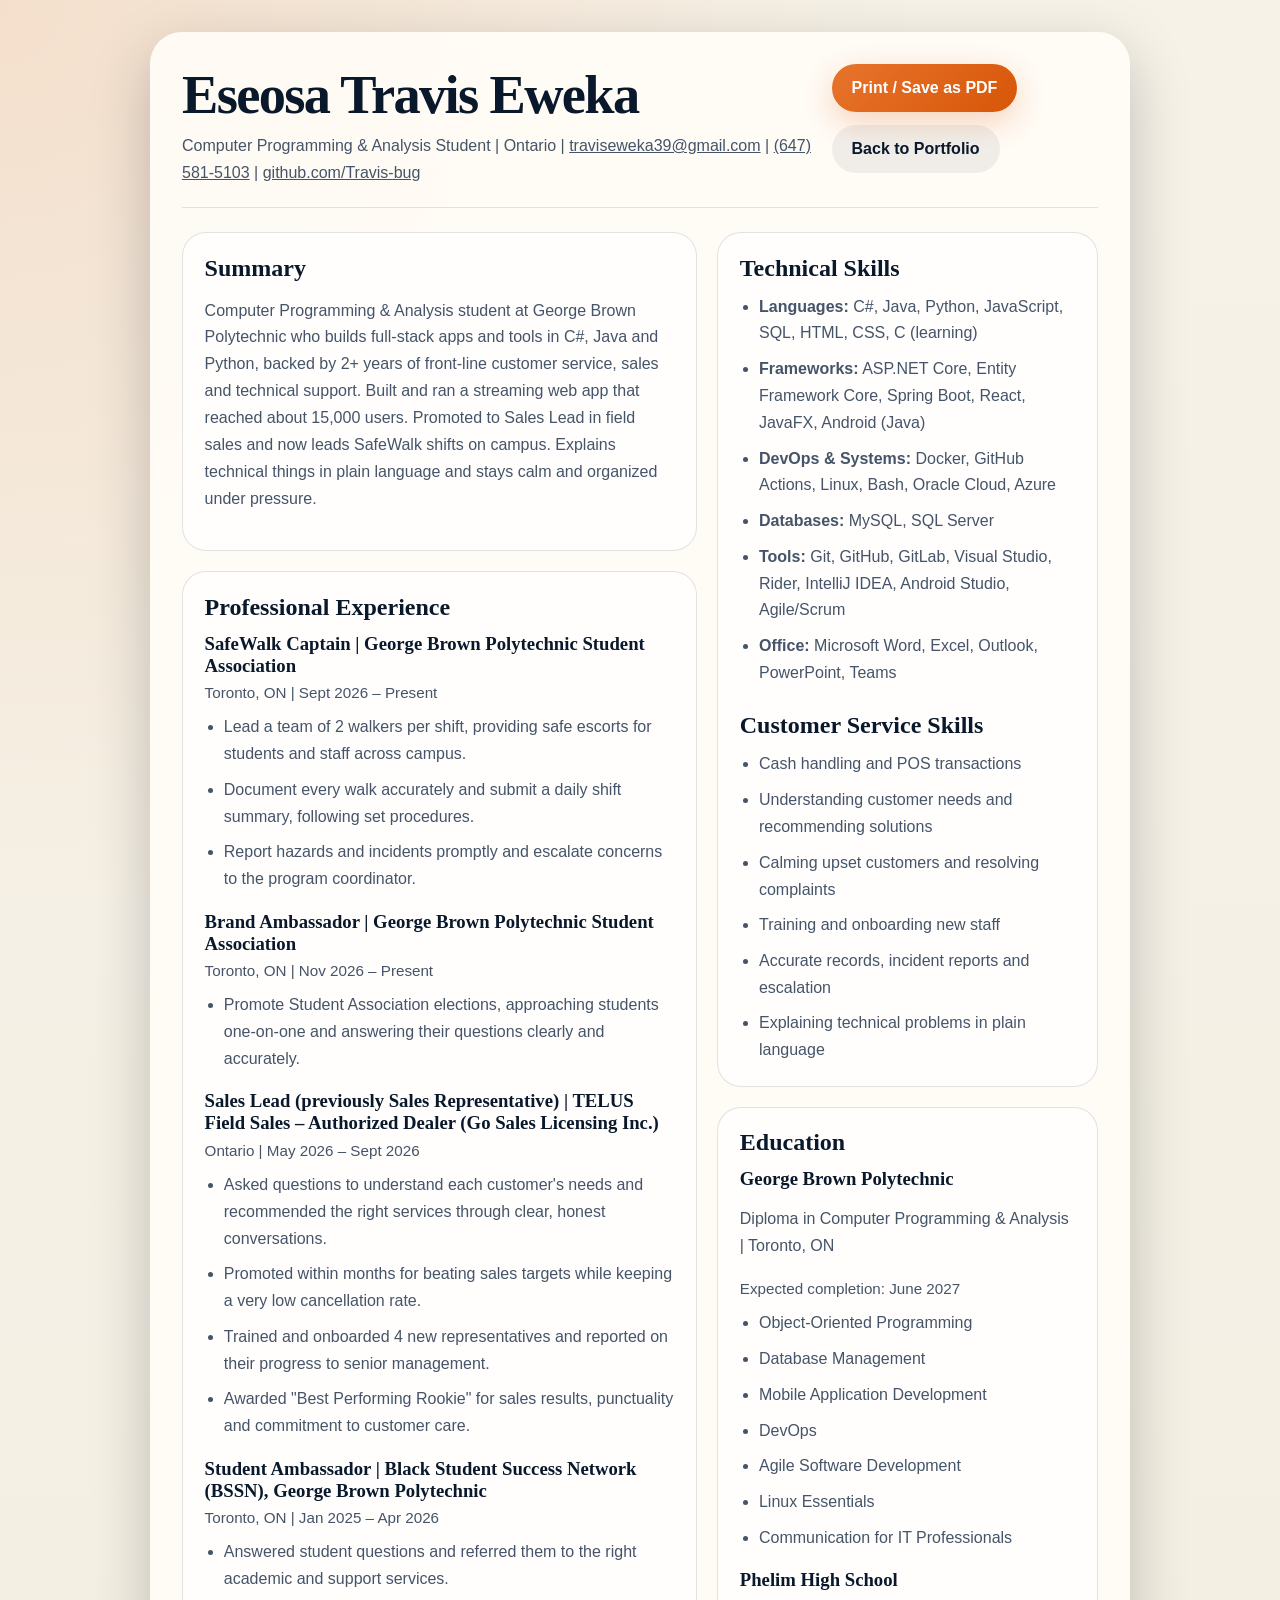
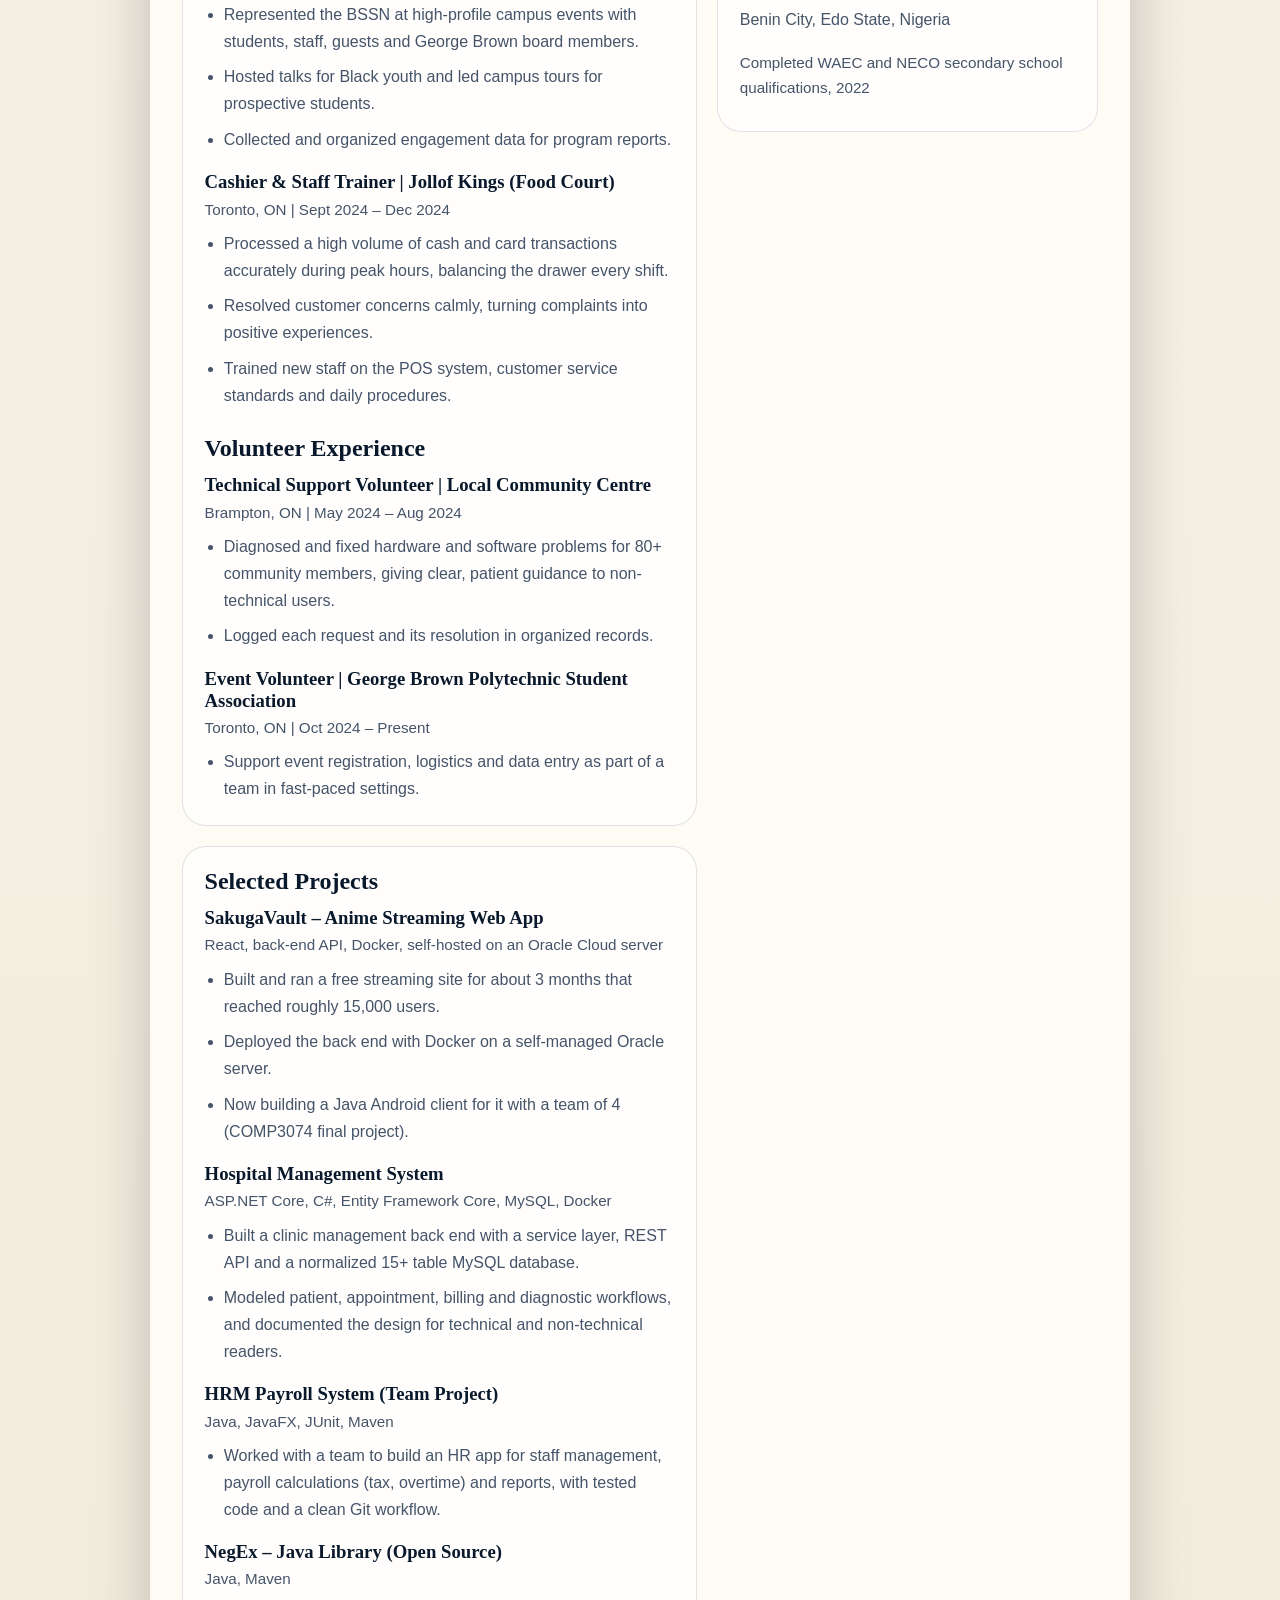
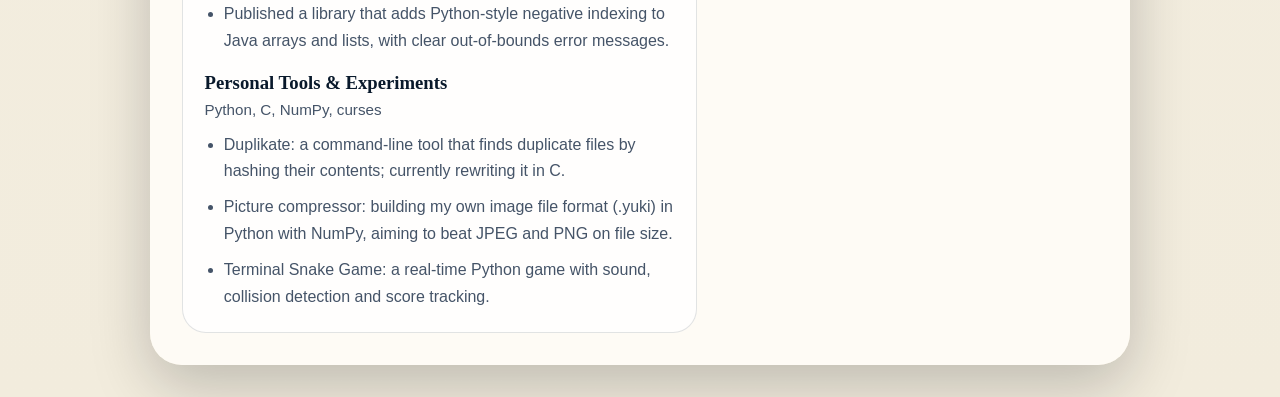
==== commit 91607bd6: "feat/bugs: refresh general resume and make contact form send email - resume.html: new general resume" ====
--- a/resume.html
+++ b/resume.html
@@ -13,7 +13,10 @@
             <div>
                 <h1>Eseosa Travis Eweka</h1>
                 <p class="resume-subtitle">
-                    Computer Programming Student | Ontario | <a href="mailto:traviseweka39@gmail.com">traviseweka39@gmail.com</a> | <a href="tel:+16475815103">(647) 581-5103</a>
+                    Computer Programming &amp; Analysis Student | Ontario |
+                    <a href="mailto:traviseweka39@gmail.com">traviseweka39@gmail.com</a> |
+                    <a href="tel:+16475815103">(647) 581-5103</a> |
+                    <a href="https://github.com/Travis-bug" target="_blank" rel="noreferrer">github.com/Travis-bug</a>
                 </p>
             </div>
 
@@ -28,111 +31,133 @@
                 <article class="resume-card">
                     <h2>Summary</h2>
                     <p>
-                       Computer Programming & Analysis student at George Brown College with hands-on experience building full-stack applications,
-                        command-line tools, and open-source libraries in C#, Java, and Python. Equally comfortable in technical environments and 
-                        people-facing roles — with a track record of leading teams, engaging communities, and communicating clearly across both technical
-                        and non-technical audiences. Seeking opportunities to contribute strong development skills, a collaborative mindset, and a genuine drive to build things that matter.
+                        Computer Programming &amp; Analysis student at George Brown Polytechnic who builds full-stack apps and tools in C#, Java and Python,
+                        backed by 2+ years of front-line customer service, sales and technical support. Built and ran a streaming web app that reached about
+                        15,000 users. Promoted to Sales Lead in field sales and now leads SafeWalk shifts on campus. Explains technical things in plain
+                        language and stays calm and organized under pressure.
                     </p>
                 </article>
 
                 <article class="resume-card">
                     <h2>Professional Experience</h2>
 
-
-                     <h3>Student Ambassador | Black Student Success Network (BSSN), George Brown College </h3>
-                    <p>Toronto, ON	Jan 2026 – Present</p>
-                    <ul>
-                        <li>Responded to student inquiries and connected individuals to academic and support services, demonstrating strong client-facing communication and a consistent service-first approach.</li>
-                        <li>Collected and compiled engagement data to support program reporting and continuous improvement, applying structured analytical and documentation habits.</li>
-                        <li>Coordinated event logistics including attendance tracking, materials organization, and outcome documentation across multiple programming initiatives.</li>
-                        <li>Volunteered at numerous tabling events, engaging directly with students in high-traffic public settings to raise awareness of available programs and services.</li>
-                    </ul>
-
-                    <br>
-
-                    <h3>Cashier & Staff Trainer | Jollof Kings  </h3>
-                    <p>Toronto, ON	Nov 2024 – Dec 2024</p>
-                    <ul>
-                        <li>Trained and onboarded new employees on POS systems, customer service standards, and operational procedures, demonstrating clear technical communication and the ability to lead by example</li>
-                        <li>Processed high-volume transactions accurately during peak hours, applying systematic attention to detail in a fast-paced, high-accountability environment.</li>
-                        <li>Resolved customer issues professionally and effectively, consistently turning challenges into positive outcomes and contributing to service satisfaction.</li>
-                    </ul>
-
-
-<br> 
-<br> 
-
-
-                     <h2>Volunteer Experience</h2>
-                    
-                    <h3>Technical Support Volunteer | Local Community Centre</h3>
-                    <p>Brampton, ON | May 2024 - Aug 2024</p>
-                    <ul>
-                        <li>Provided hardware and software support to community members and improved comfort with common digital tools.</li>
-                        <li>Diagnosed and resolved hardware and software issues for 80+ community members, delivering clear, accessible guidance to non-technical users of all backgrounds.</li>
-                        <li>Logged service requests and documented resolutions in structured records, maintaining organized technical documentation analogous to professional defect tracking..</li>
-                    </ul>
-
-                    <br> 
-
-                    <h3>Event Volunteer | George Brown College Student Association</h3>
-                    <p>Toronto, ON | Oct 2024 - Present</p>
-                    <ul>
-                        <li>Supported event registration, logistics, and data entry in team-oriented, fast-paced environments, building strong organizational and coordination competencies.</li>
-                        <li>Developed a working familiarity with Student Association programs and the broader student movement through sustained engagement.</li>
-                        <li>Contributed to a professional visitor experience through organization and responsiveness.</li>
-                    </ul>
-                </article>
-
-
-                
+                    <div class="resume-entry">
+                        <h3>SafeWalk Captain | George Brown Polytechnic Student Association</h3>
+                        <p class="resume-meta">Toronto, ON | Sept 2026 – Present</p>
+                        <ul>
+                            <li>Lead a team of 2 walkers per shift, providing safe escorts for students and staff across campus.</li>
+                            <li>Document every walk accurately and submit a daily shift summary, following set procedures.</li>
+                            <li>Report hazards and incidents promptly and escalate concerns to the program coordinator.</li>
+                        </ul>
+                    </div>
+
+                    <div class="resume-entry">
+                        <h3>Brand Ambassador | George Brown Polytechnic Student Association</h3>
+                        <p class="resume-meta">Toronto, ON | Nov 2026 – Present</p>
+                        <ul>
+                            <li>Promote Student Association elections, approaching students one-on-one and answering their questions clearly and accurately.</li>
+                        </ul>
+                    </div>
+
+                    <div class="resume-entry">
+                        <h3>Sales Lead (previously Sales Representative) | TELUS Field Sales – Authorized Dealer (Go Sales Licensing Inc.)</h3>
+                        <p class="resume-meta">Ontario | May 2026 – Sept 2026</p>
+                        <ul>
+                            <li>Asked questions to understand each customer's needs and recommended the right services through clear, honest conversations.</li>
+                            <li>Promoted within months for beating sales targets while keeping a very low cancellation rate.</li>
+                            <li>Trained and onboarded 4 new representatives and reported on their progress to senior management.</li>
+                            <li>Awarded "Best Performing Rookie" for sales results, punctuality and commitment to customer care.</li>
+                        </ul>
+                    </div>
+
+                    <div class="resume-entry">
+                        <h3>Student Ambassador | Black Student Success Network (BSSN), George Brown Polytechnic</h3>
+                        <p class="resume-meta">Toronto, ON | Jan 2025 – Apr 2026</p>
+                        <ul>
+                            <li>Answered student questions and referred them to the right academic and support services.</li>
+                            <li>Represented the BSSN at high-profile campus events with students, staff, guests and George Brown board members.</li>
+                            <li>Hosted talks for Black youth and led campus tours for prospective students.</li>
+                            <li>Collected and organized engagement data for program reports.</li>
+                        </ul>
+                    </div>
+
+                    <div class="resume-entry">
+                        <h3>Cashier &amp; Staff Trainer | Jollof Kings (Food Court)</h3>
+                        <p class="resume-meta">Toronto, ON | Sept 2024 – Dec 2024</p>
+                        <ul>
+                            <li>Processed a high volume of cash and card transactions accurately during peak hours, balancing the drawer every shift.</li>
+                            <li>Resolved customer concerns calmly, turning complaints into positive experiences.</li>
+                            <li>Trained new staff on the POS system, customer service standards and daily procedures.</li>
+                        </ul>
+                    </div>
+
+                    <h2 class="resume-subheading">Volunteer Experience</h2>
+
+                    <div class="resume-entry">
+                        <h3>Technical Support Volunteer | Local Community Centre</h3>
+                        <p class="resume-meta">Brampton, ON | May 2024 – Aug 2024</p>
+                        <ul>
+                            <li>Diagnosed and fixed hardware and software problems for 80+ community members, giving clear, patient guidance to non-technical users.</li>
+                            <li>Logged each request and its resolution in organized records.</li>
+                        </ul>
+                    </div>
+
+                    <div class="resume-entry">
+                        <h3>Event Volunteer | George Brown Polytechnic Student Association</h3>
+                        <p class="resume-meta">Toronto, ON | Oct 2024 – Present</p>
+                        <ul>
+                            <li>Support event registration, logistics and data entry as part of a team in fast-paced settings.</li>
+                        </ul>
+                    </div>
+                </article>
+
                 <article class="resume-card">
                     <h2>Selected Projects</h2>
-                    
-                    <h3>Hospital Management System</h3>
-                    <p>ASP.NET Core, C#, Entity Framework Core, MySQL, Docker</p>
-                    <ul>
-                        <li>Designed a backend-oriented clinic management application with service-layer, RESTful API layer, and a normalized 15+ table MySQL database</li>
-                        <li>Modeled patient, appointment, billing, and diagnostic workflows for maintainability and scalability.</li>
-                        <li>Documented system design, API architecture, and role-based security protocols for both technical and non-technical stakeholders.</li>
-                    </ul>
-<br> 
-                    
-                    <h3>NegEx</h3>
-                    <p>Java, Maven (Open-Source)</p>
-                    <ul>
-                        <li>Built a Java library that supports Python-style negative indexing for arrays and lists.</li>
-                        <li>Improved developer feedback with safer index conversion and clearer out-of-bounds messaging.</li>
-                    </ul>
-<br> 
-                    
-                    <h3>HRM_Payroll_System </h3>
-                    <p>JavaFx, java, Maven</p>
-                    <ul>
-                        <li>lead and Contributed a team for a semester capstone HRM software application with a responsive interface and structured backed workflows.</li>
-                    </ul>
-<br> 
-                    
-                    <h3>Terminal Snake Game</h3>
-                    <p>Python, curses (Open-Source)</p>
-                    <ul>
-                        <li>Terminal-based game with a real-time loop, modular audio system, collision detection,
-                            score tracking, and cross-platform deployment. Iterated across 16 commits with a documented README and live gameplay demo.</li>
-                    </ul>
-
-<br>
-                    
-                    <h3>Duplikate</h3>
-                    <p>Duplicate File Detection CLI Tool, Python (Open-Source)</p>
-                    <ul>
-                        <li>Recursive Python CLI utility that hashes every file in a directory tree and identifies duplicates by content,
-                            with a --copy flag for non-destructive mode. Actively extending to handle symbolic and hard links.</li>
-                    </ul>
-
-                    
-
-
-                    
+
+                    <div class="resume-entry">
+                        <h3>SakugaVault – Anime Streaming Web App</h3>
+                        <p class="resume-meta">React, back-end API, Docker, self-hosted on an Oracle Cloud server</p>
+                        <ul>
+                            <li>Built and ran a free streaming site for about 3 months that reached roughly 15,000 users.</li>
+                            <li>Deployed the back end with Docker on a self-managed Oracle server.</li>
+                            <li>Now building a Java Android client for it with a team of 4 (COMP3074 final project).</li>
+                        </ul>
+                    </div>
+
+                    <div class="resume-entry">
+                        <h3>Hospital Management System</h3>
+                        <p class="resume-meta">ASP.NET Core, C#, Entity Framework Core, MySQL, Docker</p>
+                        <ul>
+                            <li>Built a clinic management back end with a service layer, REST API and a normalized 15+ table MySQL database.</li>
+                            <li>Modeled patient, appointment, billing and diagnostic workflows, and documented the design for technical and non-technical readers.</li>
+                        </ul>
+                    </div>
+
+                    <div class="resume-entry">
+                        <h3>HRM Payroll System (Team Project)</h3>
+                        <p class="resume-meta">Java, JavaFX, JUnit, Maven</p>
+                        <ul>
+                            <li>Worked with a team to build an HR app for staff management, payroll calculations (tax, overtime) and reports, with tested code and a clean Git workflow.</li>
+                        </ul>
+                    </div>
+
+                    <div class="resume-entry">
+                        <h3>NegEx – Java Library (Open Source)</h3>
+                        <p class="resume-meta">Java, Maven</p>
+                        <ul>
+                            <li>Published a library that adds Python-style negative indexing to Java arrays and lists, with clear out-of-bounds error messages.</li>
+                        </ul>
+                    </div>
+
+                    <div class="resume-entry">
+                        <h3>Personal Tools &amp; Experiments</h3>
+                        <p class="resume-meta">Python, C, NumPy, curses</p>
+                        <ul>
+                            <li>Duplikate: a command-line tool that finds duplicate files by hashing their contents; currently rewriting it in C.</li>
+                            <li>Picture compressor: building my own image file format (.yuki) in Python with NumPy, aiming to beat JPEG and PNG on file size.</li>
+                            <li>Terminal Snake Game: a real-time Python game with sound, collision detection and score tracking.</li>
+                        </ul>
+                    </div>
                 </article>
             </div>
 
@@ -140,46 +165,49 @@
                 <article class="resume-card">
                     <h2>Technical Skills</h2>
                     <ul>
-                        <li>Programming &amp; Web: JavaScript, C#, Java,Python,HTML, CSS</li>
-                        <li>Frameworks &amp; Platforms: ASP.NET Core, MVC, Entity Framework Core,REST API design</li>
-                        <li>Database &amp; Systems: SQL, MySQL, SQL Server, Linux, Bash</li>
-                        <li>Tools: Git, GitHub, Visual Studio, Rider, IntelliJ IDEA, MySQL Workbench, Agile/Scrum, UML diagramming</li>
-                        <li>Productivity: Microsoft Office Suite (Word, Excel, PowerPoint, Teams, Forms) </li>
+                        <li><strong>Languages:</strong> C#, Java, Python, JavaScript, SQL, HTML, CSS, C (learning)</li>
+                        <li><strong>Frameworks:</strong> ASP.NET Core, Entity Framework Core, Spring Boot, React, JavaFX, Android (Java)</li>
+                        <li><strong>DevOps &amp; Systems:</strong> Docker, GitHub Actions, Linux, Bash, Oracle Cloud, Azure</li>
+                        <li><strong>Databases:</strong> MySQL, SQL Server</li>
+                        <li><strong>Tools:</strong> Git, GitHub, GitLab, Visual Studio, Rider, IntelliJ IDEA, Android Studio, Agile/Scrum</li>
+                        <li><strong>Office:</strong> Microsoft Word, Excel, Outlook, PowerPoint, Teams</li>
                     </ul>
 
-            <br> 
-                    <h2>Soft Skills</h2>
+                    <h2 class="resume-subheading">Customer Service Skills</h2>
                     <ul>
-                        <li>Problem solving and technical troubleshooting</li>
-                        <li>Customer support and communication</li>
-                        <li>Documentation and organization</li>
-                        <li>Adaptability and collaborative teamwork</li>
+                        <li>Cash handling and POS transactions</li>
+                        <li>Understanding customer needs and recommending solutions</li>
+                        <li>Calming upset customers and resolving complaints</li>
+                        <li>Training and onboarding new staff</li>
+                        <li>Accurate records, incident reports and escalation</li>
+                        <li>Explaining technical problems in plain language</li>
                     </ul>
                 </article>
 
                 <article class="resume-card">
                     <h2>Education</h2>
-                    
-                    <h3>George Brown College</h3>
-                    <p>Diploma in Computer Programming & Analysis | Toronto, ON</p>
-                    <p>Expected completion: June 2027</p>
-                    <ul>
-                        <li>Database Management</li>
-                        <li>Communication for IT Professionals</li>
-                        <li>Object-Oriented Programming</li>
-                        <li>Linux Essentials</li>
-                        <li>Agile Software Development</li>
-                        <li>Systems Development Project</li>
-                        <li>Communication for IT Professionals</li>
-                        <li>Professional Workplace Competency</li>
-                    </ul>
-<br> 
-                    <h3>Phelim High School</h3>
-                    <p>Benin City, Edo State, Nigeria</p>
-                    <p>Completed WAEC and NECO secondary school qualifications in 2022.</p>
-                </article>
-
-
+
+                    <div class="resume-entry">
+                        <h3>George Brown Polytechnic</h3>
+                        <p>Diploma in Computer Programming &amp; Analysis | Toronto, ON</p>
+                        <p class="resume-meta">Expected completion: June 2027</p>
+                        <ul>
+                            <li>Object-Oriented Programming</li>
+                            <li>Database Management</li>
+                            <li>Mobile Application Development</li>
+                            <li>DevOps</li>
+                            <li>Agile Software Development</li>
+                            <li>Linux Essentials</li>
+                            <li>Communication for IT Professionals</li>
+                        </ul>
+                    </div>
+
+                    <div class="resume-entry">
+                        <h3>Phelim High School</h3>
+                        <p>Benin City, Edo State, Nigeria</p>
+                        <p class="resume-meta">Completed WAEC and NECO secondary school qualifications, 2022</p>
+                    </div>
+                </article>
             </div>
         </section>
     </main>
--- a/styles.css
+++ b/styles.css
@@ -680,6 +680,25 @@
 .resume-stack {
     display: grid;
     gap: 1.25rem;
+    align-content: start;
+}
+
+.resume-entry + .resume-entry {
+    margin-top: 1.1rem;
+}
+
+.resume-entry h3 {
+    margin-bottom: 0.2rem;
+}
+
+.resume-meta {
+    margin: 0 0 0.55rem;
+    color: var(--text-soft);
+    font-size: 0.95rem;
+}
+
+.resume-page .resume-subheading {
+    margin-top: 1.6rem;
 }
 
 @media (max-width: 980px) {
@@ -752,6 +771,19 @@
 }
 
 @media print {
+    @page {
+        size: letter;
+        margin: 0.45in;
+    }
+
+    html {
+        font-size: 12px;
+    }
+
+    .resume-page {
+        background: #ffffff;
+    }
+
     .resume-actions {
         display: none;
     }
@@ -759,6 +791,107 @@
     .resume-shell {
         box-shadow: none;
         margin: 0;
+        padding: 0;
         width: 100%;
-    }
-}
+        background: #ffffff;
+    }
+
+    .resume-header {
+        flex-direction: row;
+        padding-bottom: 0.6rem;
+    }
+
+    .resume-header h1 {
+        font-size: 2.2rem;
+    }
+
+    /* Grid layouts break badly across printed pages in Chrome, so print uses plain blocks. */
+    .resume-grid-layout {
+        display: flex;
+        align-items: flex-start;
+        gap: 1.4rem;
+        margin-top: 0.8rem;
+    }
+
+    .resume-stack {
+        display: block;
+    }
+
+    .resume-stack:first-child {
+        flex: 1.6 1 0;
+    }
+
+    .resume-stack:last-child {
+        flex: 1 1 0;
+    }
+
+    .resume-card + .resume-card {
+        margin-top: 0.8rem;
+    }
+
+    .resume-card {
+        padding: 0;
+        border: 0;
+        border-radius: 0;
+        background: transparent;
+    }
+
+    .resume-page h2 {
+        margin-bottom: 0.4rem;
+        padding-bottom: 0.2rem;
+        border-bottom: 1px solid var(--line);
+        font-size: 1.25rem;
+    }
+
+    .resume-page h3 {
+        font-size: 1rem;
+    }
+
+    .resume-page p,
+    .resume-page li {
+        line-height: 1.4;
+    }
+
+    .resume-card ul {
+        display: block;
+    }
+
+    .resume-card li + li {
+        margin-top: 0.2rem;
+    }
+
+    .resume-entry + .resume-entry {
+        margin-top: 0.6rem;
+    }
+
+    .resume-meta {
+        margin-bottom: 0.25rem;
+    }
+
+    .resume-page .resume-subheading {
+        margin-top: 0.9rem;
+    }
+
+    .resume-entry {
+        break-inside: avoid;
+    }
+
+    .resume-page a {
+        color: inherit;
+        text-decoration: none;
+    }
+}
+
+
+.form-honeypot {
+    position: absolute;
+    left: -9999px;
+    width: 1px;
+    height: 1px;
+    opacity: 0;
+}
+
+.contact-form button[disabled] {
+    opacity: 0.6;
+    cursor: wait;
+}
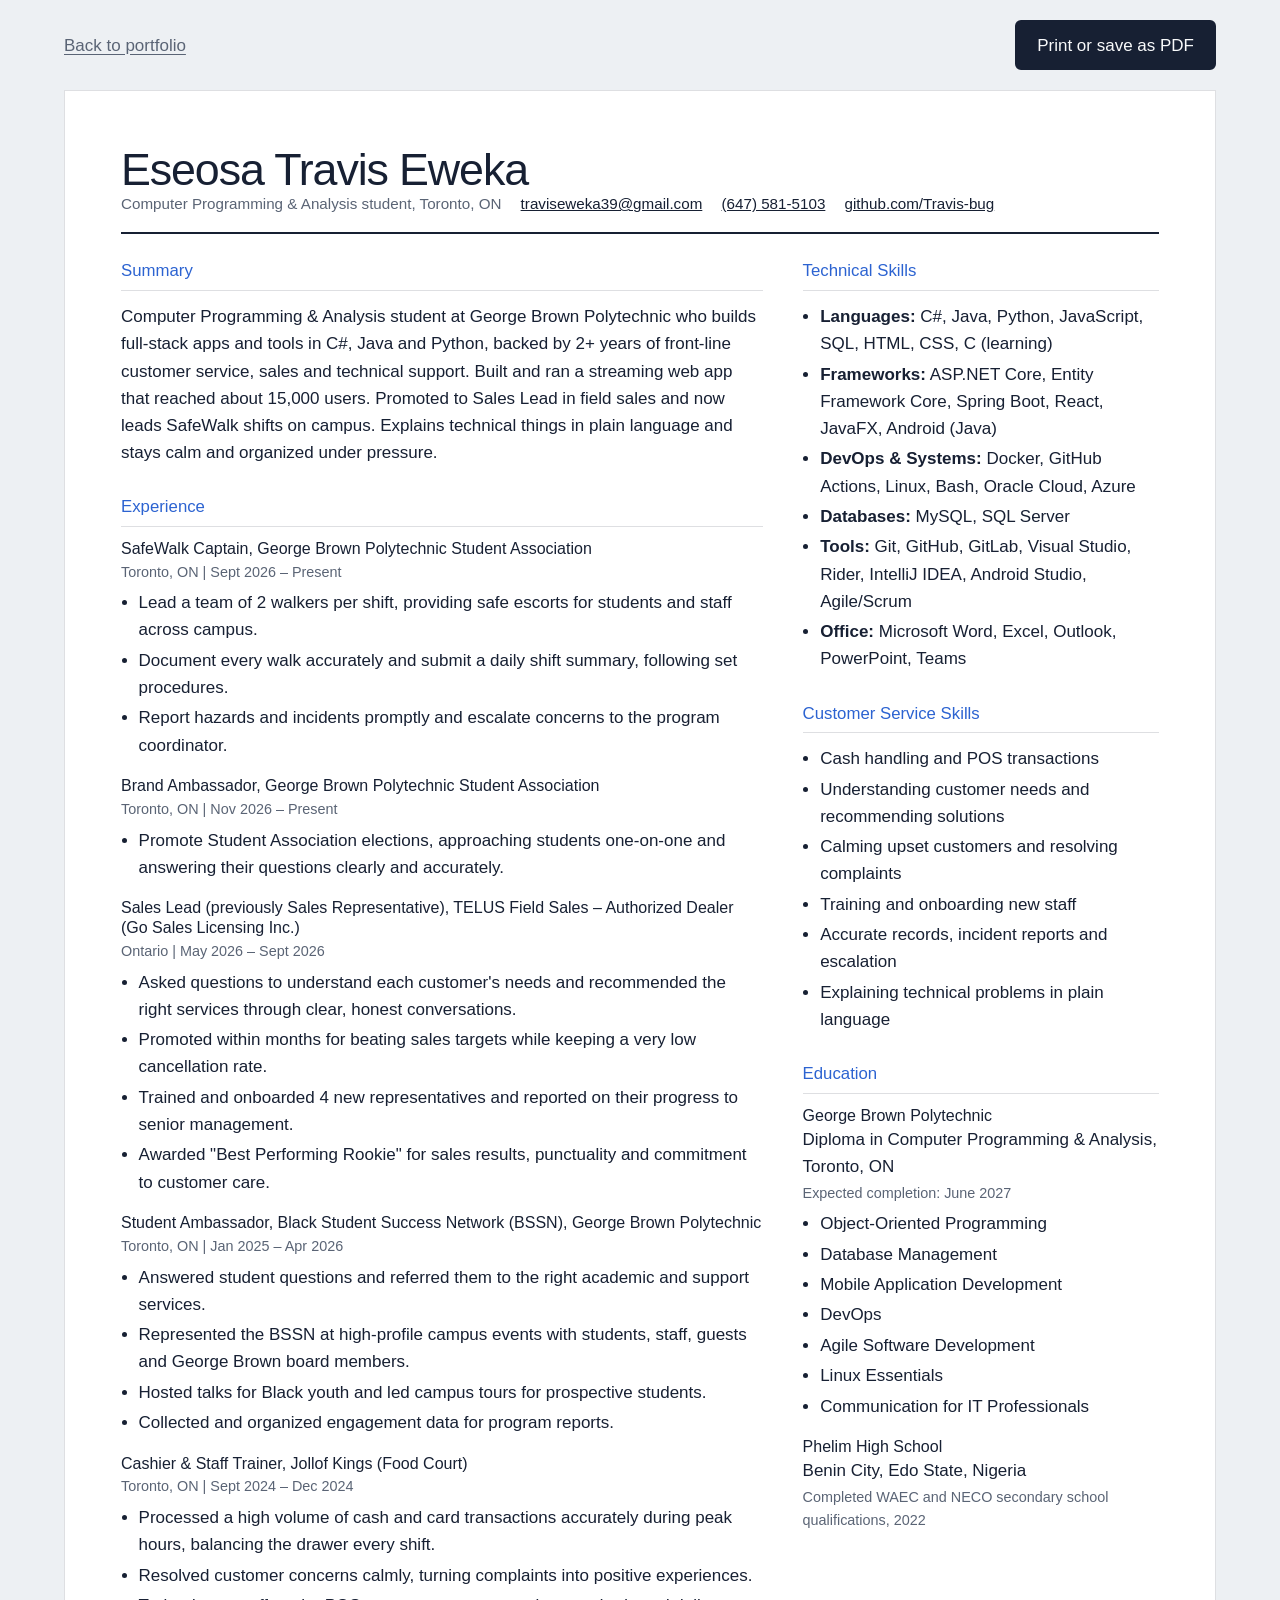
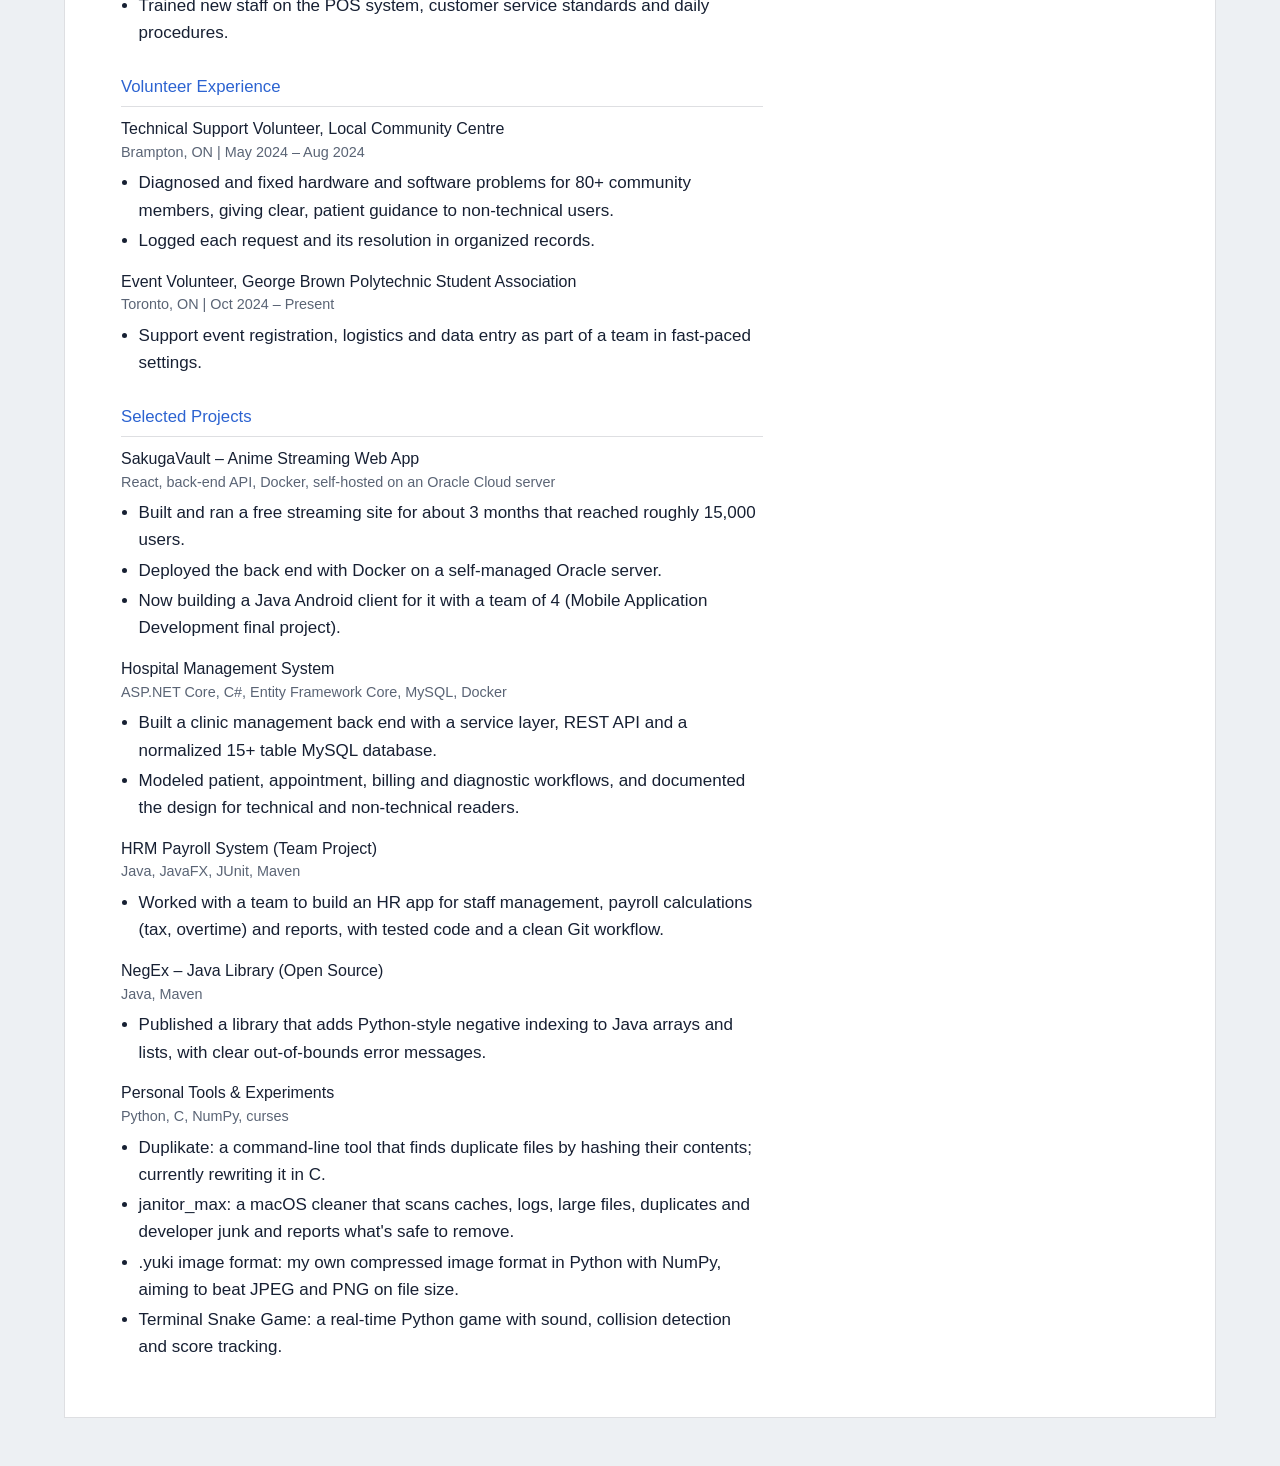
==== commit 288ea689: "feat/refactor: redesign portfolio with full-width layout-paper theme Classic Helvetica type at light" ====
--- a/resume.html
+++ b/resume.html
@@ -3,32 +3,30 @@
 <head>
     <meta charset="UTF-8">
     <meta name="viewport" content="width=device-width, initial-scale=1.0">
-    <title>Eseosa Travis Eweka | Resume</title>
-    <link rel="icon" href="data:image/svg+xml,%3Csvg xmlns='http://www.w3.org/2000/svg' viewBox='0 0 64 64'%3E%3Crect width='64' height='64' rx='16' fill='%23e7742c'/%3E%3Ctext x='50%25' y='56%25' text-anchor='middle' font-family='Arial' font-size='28' font-weight='700' fill='white'%3ETE%3C/text%3E%3C/svg%3E">
+    <title>Travis Eweka | Resume</title>
+    <link rel="icon" href="data:image/svg+xml,%3Csvg xmlns='http://www.w3.org/2000/svg' viewBox='0 0 64 64'%3E%3Crect width='64' height='64' rx='10' fill='%23172033'/%3E%3Ctext x='50%25' y='60%25' text-anchor='middle' font-family='Helvetica, Arial' font-size='28' font-weight='500' fill='%23f9fafb'%3ETE%3C/text%3E%3C/svg%3E">
     <link rel="stylesheet" href="styles.css">
 </head>
 <body class="resume-page">
-    <main class="resume-shell">
-        <header class="resume-header">
+    <div class="wrap resume-toolbar">
+        <a class="back" href="index.html">Back to portfolio</a>
+        <button class="button" type="button" onclick="window.print()">Print or save as PDF</button>
+    </div>
+
+    <main class="wrap resume-sheet">
+        <header>
+            <h1>Eseosa Travis Eweka</h1>
+            <p class="resume-contact">
+                <span>Computer Programming &amp; Analysis student, Toronto, ON</span>
+                <a href="mailto:traviseweka39@gmail.com">traviseweka39@gmail.com</a>
+                <a href="tel:+16475815103">(647) 581-5103</a>
+                <a href="https://github.com/Travis-bug" target="_blank" rel="noreferrer">github.com/Travis-bug</a>
+            </p>
+        </header>
+
+        <div class="resume-cols">
             <div>
-                <h1>Eseosa Travis Eweka</h1>
-                <p class="resume-subtitle">
-                    Computer Programming &amp; Analysis Student | Ontario |
-                    <a href="mailto:traviseweka39@gmail.com">traviseweka39@gmail.com</a> |
-                    <a href="tel:+16475815103">(647) 581-5103</a> |
-                    <a href="https://github.com/Travis-bug" target="_blank" rel="noreferrer">github.com/Travis-bug</a>
-                </p>
-            </div>
-
-            <div class="resume-actions">
-                <button class="button" type="button" onclick="window.print()">Print / Save as PDF</button>
-                <a class="button button-secondary" href="index.html">Back to Portfolio</a>
-            </div>
-        </header>
-
-        <section class="resume-grid-layout">
-            <div class="resume-stack">
-                <article class="resume-card">
+                <section>
                     <h2>Summary</h2>
                     <p>
                         Computer Programming &amp; Analysis student at George Brown Polytechnic who builds full-stack apps and tools in C#, Java and Python,
@@ -36,32 +34,29 @@
                         15,000 users. Promoted to Sales Lead in field sales and now leads SafeWalk shifts on campus. Explains technical things in plain
                         language and stays calm and organized under pressure.
                     </p>
-                </article>
-
-                <article class="resume-card">
-                    <h2>Professional Experience</h2>
-
-                    <div class="resume-entry">
-                        <h3>SafeWalk Captain | George Brown Polytechnic Student Association</h3>
-                        <p class="resume-meta">Toronto, ON | Sept 2026 – Present</p>
+                </section>
+
+                <section>
+                    <h2>Experience</h2>
+                    <div class="entry">
+                        <h3>SafeWalk Captain, George Brown Polytechnic Student Association</h3>
+                        <p class="meta">Toronto, ON | Sept 2026 – Present</p>
                         <ul>
                             <li>Lead a team of 2 walkers per shift, providing safe escorts for students and staff across campus.</li>
                             <li>Document every walk accurately and submit a daily shift summary, following set procedures.</li>
                             <li>Report hazards and incidents promptly and escalate concerns to the program coordinator.</li>
                         </ul>
                     </div>
-
-                    <div class="resume-entry">
-                        <h3>Brand Ambassador | George Brown Polytechnic Student Association</h3>
-                        <p class="resume-meta">Toronto, ON | Nov 2026 – Present</p>
+                    <div class="entry">
+                        <h3>Brand Ambassador, George Brown Polytechnic Student Association</h3>
+                        <p class="meta">Toronto, ON | Nov 2026 – Present</p>
                         <ul>
                             <li>Promote Student Association elections, approaching students one-on-one and answering their questions clearly and accurately.</li>
                         </ul>
                     </div>
-
-                    <div class="resume-entry">
-                        <h3>Sales Lead (previously Sales Representative) | TELUS Field Sales – Authorized Dealer (Go Sales Licensing Inc.)</h3>
-                        <p class="resume-meta">Ontario | May 2026 – Sept 2026</p>
+                    <div class="entry">
+                        <h3>Sales Lead (previously Sales Representative), TELUS Field Sales – Authorized Dealer (Go Sales Licensing Inc.)</h3>
+                        <p class="meta">Ontario | May 2026 – Sept 2026</p>
                         <ul>
                             <li>Asked questions to understand each customer's needs and recommended the right services through clear, honest conversations.</li>
                             <li>Promoted within months for beating sales targets while keeping a very low cancellation rate.</li>
@@ -69,10 +64,9 @@
                             <li>Awarded "Best Performing Rookie" for sales results, punctuality and commitment to customer care.</li>
                         </ul>
                     </div>
-
-                    <div class="resume-entry">
-                        <h3>Student Ambassador | Black Student Success Network (BSSN), George Brown Polytechnic</h3>
-                        <p class="resume-meta">Toronto, ON | Jan 2025 – Apr 2026</p>
+                    <div class="entry">
+                        <h3>Student Ambassador, Black Student Success Network (BSSN), George Brown Polytechnic</h3>
+                        <p class="meta">Toronto, ON | Jan 2025 – Apr 2026</p>
                         <ul>
                             <li>Answered student questions and referred them to the right academic and support services.</li>
                             <li>Represented the BSSN at high-profile campus events with students, staff, guests and George Brown board members.</li>
@@ -80,89 +74,84 @@
                             <li>Collected and organized engagement data for program reports.</li>
                         </ul>
                     </div>
-
-                    <div class="resume-entry">
-                        <h3>Cashier &amp; Staff Trainer | Jollof Kings (Food Court)</h3>
-                        <p class="resume-meta">Toronto, ON | Sept 2024 – Dec 2024</p>
+                    <div class="entry">
+                        <h3>Cashier &amp; Staff Trainer, Jollof Kings (Food Court)</h3>
+                        <p class="meta">Toronto, ON | Sept 2024 – Dec 2024</p>
                         <ul>
                             <li>Processed a high volume of cash and card transactions accurately during peak hours, balancing the drawer every shift.</li>
                             <li>Resolved customer concerns calmly, turning complaints into positive experiences.</li>
                             <li>Trained new staff on the POS system, customer service standards and daily procedures.</li>
                         </ul>
                     </div>
-
-                    <h2 class="resume-subheading">Volunteer Experience</h2>
-
-                    <div class="resume-entry">
-                        <h3>Technical Support Volunteer | Local Community Centre</h3>
-                        <p class="resume-meta">Brampton, ON | May 2024 – Aug 2024</p>
+                </section>
+
+                <section>
+                    <h2>Volunteer Experience</h2>
+                    <div class="entry">
+                        <h3>Technical Support Volunteer, Local Community Centre</h3>
+                        <p class="meta">Brampton, ON | May 2024 – Aug 2024</p>
                         <ul>
                             <li>Diagnosed and fixed hardware and software problems for 80+ community members, giving clear, patient guidance to non-technical users.</li>
                             <li>Logged each request and its resolution in organized records.</li>
                         </ul>
                     </div>
-
-                    <div class="resume-entry">
-                        <h3>Event Volunteer | George Brown Polytechnic Student Association</h3>
-                        <p class="resume-meta">Toronto, ON | Oct 2024 – Present</p>
+                    <div class="entry">
+                        <h3>Event Volunteer, George Brown Polytechnic Student Association</h3>
+                        <p class="meta">Toronto, ON | Oct 2024 – Present</p>
                         <ul>
                             <li>Support event registration, logistics and data entry as part of a team in fast-paced settings.</li>
                         </ul>
                     </div>
-                </article>
-
-                <article class="resume-card">
+                </section>
+
+                <section>
                     <h2>Selected Projects</h2>
-
-                    <div class="resume-entry">
+                    <div class="entry">
                         <h3>SakugaVault – Anime Streaming Web App</h3>
-                        <p class="resume-meta">React, back-end API, Docker, self-hosted on an Oracle Cloud server</p>
+                        <p class="meta">React, back-end API, Docker, self-hosted on an Oracle Cloud server</p>
                         <ul>
                             <li>Built and ran a free streaming site for about 3 months that reached roughly 15,000 users.</li>
                             <li>Deployed the back end with Docker on a self-managed Oracle server.</li>
-                            <li>Now building a Java Android client for it with a team of 4 (COMP3074 final project).</li>
-                        </ul>
-                    </div>
-
-                    <div class="resume-entry">
+                            <li>Now building a Java Android client for it with a team of 4 (Mobile Application Development final project).</li>
+                        </ul>
+                    </div>
+                    <div class="entry">
                         <h3>Hospital Management System</h3>
-                        <p class="resume-meta">ASP.NET Core, C#, Entity Framework Core, MySQL, Docker</p>
+                        <p class="meta">ASP.NET Core, C#, Entity Framework Core, MySQL, Docker</p>
                         <ul>
                             <li>Built a clinic management back end with a service layer, REST API and a normalized 15+ table MySQL database.</li>
                             <li>Modeled patient, appointment, billing and diagnostic workflows, and documented the design for technical and non-technical readers.</li>
                         </ul>
                     </div>
-
-                    <div class="resume-entry">
+                    <div class="entry">
                         <h3>HRM Payroll System (Team Project)</h3>
-                        <p class="resume-meta">Java, JavaFX, JUnit, Maven</p>
+                        <p class="meta">Java, JavaFX, JUnit, Maven</p>
                         <ul>
                             <li>Worked with a team to build an HR app for staff management, payroll calculations (tax, overtime) and reports, with tested code and a clean Git workflow.</li>
                         </ul>
                     </div>
-
-                    <div class="resume-entry">
+                    <div class="entry">
                         <h3>NegEx – Java Library (Open Source)</h3>
-                        <p class="resume-meta">Java, Maven</p>
+                        <p class="meta">Java, Maven</p>
                         <ul>
                             <li>Published a library that adds Python-style negative indexing to Java arrays and lists, with clear out-of-bounds error messages.</li>
                         </ul>
                     </div>
-
-                    <div class="resume-entry">
+                    <div class="entry">
                         <h3>Personal Tools &amp; Experiments</h3>
-                        <p class="resume-meta">Python, C, NumPy, curses</p>
+                        <p class="meta">Python, C, NumPy, curses</p>
                         <ul>
                             <li>Duplikate: a command-line tool that finds duplicate files by hashing their contents; currently rewriting it in C.</li>
-                            <li>Picture compressor: building my own image file format (.yuki) in Python with NumPy, aiming to beat JPEG and PNG on file size.</li>
+                            <li>janitor_max: a macOS cleaner that scans caches, logs, large files, duplicates and developer junk and reports what's safe to remove.</li>
+                            <li>.yuki image format: my own compressed image format in Python with NumPy, aiming to beat JPEG and PNG on file size.</li>
                             <li>Terminal Snake Game: a real-time Python game with sound, collision detection and score tracking.</li>
                         </ul>
                     </div>
-                </article>
+                </section>
             </div>
 
-            <div class="resume-stack">
-                <article class="resume-card">
+            <div>
+                <section>
                     <h2>Technical Skills</h2>
                     <ul>
                         <li><strong>Languages:</strong> C#, Java, Python, JavaScript, SQL, HTML, CSS, C (learning)</li>
@@ -172,8 +161,10 @@
                         <li><strong>Tools:</strong> Git, GitHub, GitLab, Visual Studio, Rider, IntelliJ IDEA, Android Studio, Agile/Scrum</li>
                         <li><strong>Office:</strong> Microsoft Word, Excel, Outlook, PowerPoint, Teams</li>
                     </ul>
-
-                    <h2 class="resume-subheading">Customer Service Skills</h2>
+                </section>
+
+                <section>
+                    <h2>Customer Service Skills</h2>
                     <ul>
                         <li>Cash handling and POS transactions</li>
                         <li>Understanding customer needs and recommending solutions</li>
@@ -182,15 +173,14 @@
                         <li>Accurate records, incident reports and escalation</li>
                         <li>Explaining technical problems in plain language</li>
                     </ul>
-                </article>
-
-                <article class="resume-card">
+                </section>
+
+                <section>
                     <h2>Education</h2>
-
-                    <div class="resume-entry">
+                    <div class="entry">
                         <h3>George Brown Polytechnic</h3>
-                        <p>Diploma in Computer Programming &amp; Analysis | Toronto, ON</p>
-                        <p class="resume-meta">Expected completion: June 2027</p>
+                        <p>Diploma in Computer Programming &amp; Analysis, Toronto, ON</p>
+                        <p class="meta">Expected completion: June 2027</p>
                         <ul>
                             <li>Object-Oriented Programming</li>
                             <li>Database Management</li>
@@ -201,15 +191,14 @@
                             <li>Communication for IT Professionals</li>
                         </ul>
                     </div>
-
-                    <div class="resume-entry">
+                    <div class="entry">
                         <h3>Phelim High School</h3>
                         <p>Benin City, Edo State, Nigeria</p>
-                        <p class="resume-meta">Completed WAEC and NECO secondary school qualifications, 2022</p>
-                    </div>
-                </article>
+                        <p class="meta">Completed WAEC and NECO secondary school qualifications, 2022</p>
+                    </div>
+                </section>
             </div>
-        </section>
+        </div>
     </main>
 </body>
 </html>
--- a/styles.css
+++ b/styles.css
@@ -1,23 +1,16 @@
+/* Layout-paper theme: cool animation paper, blue-pencil roughs, ink on top. */
 :root {
-    --bg: #07111f;
-    --bg-soft: rgba(8, 17, 31, 0.72);
-    --panel: rgba(247, 243, 232, 0.94);
-    --panel-strong: rgba(255, 248, 235, 0.98);
-    --text: #102034;
-    --text-soft: #455468;
-    --heading: #09192b;
-    --line: rgba(9, 25, 43, 0.12);
-    --accent: #e7742c;
-    --accent-strong: #d85608;
-    --accent-soft: rgba(231, 116, 44, 0.14);
-    --teal: #1c7f80;
-    --white: #ffffff;
-    --shadow: 0 20px 60px rgba(2, 8, 16, 0.22);
-    --radius-xl: 32px;
-    --radius-lg: 24px;
-    --radius-md: 18px;
-    --radius-sm: 12px;
-    --max-width: 1180px;
+    --paper: #edf0f3;
+    --sheet: #f9fafb;
+    --ink: #172033;
+    --graphite: #5a6475;
+    --blue: #2c63d1;
+    --blue-soft: rgba(44, 99, 209, 0.16);
+    --red: #c8382c;
+    --rule: rgba(23, 32, 51, 0.14);
+    --max: 100%;
+    --gutter: clamp(1.25rem, 5vw, 5rem);
+    --font: "Helvetica Neue", Helvetica, Arial, sans-serif;
 }
 
 *,
@@ -28,22 +21,21 @@
 
 html {
     scroll-behavior: smooth;
+    -webkit-text-size-adjust: 100%;
 }
 
 body {
     margin: 0;
-    color: var(--text);
-    font-family: "Avenir Next", "Segoe UI", sans-serif;
-    background:
-        radial-gradient(circle at 12% 18%, rgba(28, 127, 128, 0.22), transparent 30%),
-        radial-gradient(circle at 88% 8%, rgba(231, 116, 44, 0.26), transparent 26%),
-        linear-gradient(180deg, #07111f 0%, #0b1730 46%, #0f2643 100%);
-    min-height: 100vh;
+    background: var(--paper);
+    color: var(--ink);
+    font-family: var(--font);
+    font-size: 1.0625rem;
+    line-height: 1.6;
 }
 
 img {
+    display: block;
     max-width: 100%;
-    display: block;
 }
 
 a {
@@ -54,836 +46,654 @@
 input,
 textarea {
     font: inherit;
-}
-
-.backdrop {
-    position: fixed;
-    inset: auto auto 0 0;
-    pointer-events: none;
-    z-index: -1;
-}
-
-.backdrop-one {
-    width: 26rem;
-    height: 26rem;
-    background: radial-gradient(circle, rgba(231, 116, 44, 0.24), transparent 70%);
-    top: 14rem;
-    left: -6rem;
-}
-
-.backdrop-two {
-    width: 36rem;
-    height: 36rem;
-    background: radial-gradient(circle, rgba(28, 127, 128, 0.2), transparent 72%);
-    top: 40rem;
-    right: -9rem;
-    left: auto;
-}
+    color: inherit;
+}
+
+:focus-visible {
+    outline: 2px solid var(--blue);
+    outline-offset: 3px;
+}
+
+.skip-link {
+    position: absolute;
+    left: -999px;
+    top: 0.5rem;
+    background: var(--ink);
+    color: var(--sheet);
+    padding: 0.5rem 0.9rem;
+    z-index: 20;
+}
+
+.skip-link:focus {
+    left: 0.5rem;
+}
+
+.wrap {
+    width: calc(100% - 2 * var(--gutter));
+    margin-inline: auto;
+}
+
+/* ---------- Header with peg bar ---------- */
 
 .site-header {
     position: sticky;
     top: 0;
-    z-index: 30;
-    width: min(calc(100% - 2rem), var(--max-width));
-    margin: 1rem auto 0;
-    padding: 1rem 1.25rem;
+    z-index: 10;
+    background: rgba(237, 240, 243, 0.92);
+    backdrop-filter: blur(8px);
+    border-bottom: 1px solid var(--rule);
+}
+
+.pegbar {
+    display: flex;
+    justify-content: center;
+    gap: 1.1rem;
+    padding-top: 0.55rem;
+}
+
+.pegbar span {
+    width: 2.6rem;
+    height: 0.5rem;
+    border-radius: 999px;
+    background: var(--paper);
+    box-shadow: inset 0 1px 2px rgba(23, 32, 51, 0.35);
+}
+
+.pegbar span:nth-child(2) {
+    width: 0.7rem;
+    height: 0.7rem;
+    margin-top: -0.1rem;
+}
+
+.header-row {
     display: flex;
     align-items: center;
     justify-content: space-between;
     gap: 1rem;
-    border: 1px solid rgba(255, 255, 255, 0.14);
-    border-radius: 999px;
-    background: rgba(7, 17, 31, 0.68);
-    backdrop-filter: blur(16px);
+    padding-block: 0.5rem 0.75rem;
 }
 
 .brand {
-    display: inline-flex;
-    align-items: center;
-    gap: 0.85rem;
     text-decoration: none;
-    color: var(--white);
-}
-
-.brand-mark {
-    width: 2.75rem;
-    height: 2.75rem;
-    display: grid;
-    place-items: center;
-    border-radius: 50%;
-    color: var(--white);
-    font-weight: 800;
-    background: linear-gradient(145deg, var(--accent), #f4b26d);
-}
-
-.brand-copy {
-    display: grid;
-    gap: 0.12rem;
-}
-
-.brand-copy strong {
-    font-size: 0.98rem;
-    letter-spacing: 0.02em;
-}
-
-.brand-copy span {
-    color: rgba(255, 255, 255, 0.72);
-    font-size: 0.8rem;
+    font-weight: 500;
+    letter-spacing: -0.01em;
 }
 
 .site-nav {
     display: flex;
-    align-items: center;
-    gap: 0.3rem;
-    flex-wrap: wrap;
-}
-
-.site-nav a,
-.nav-contact-button {
-    border: 0;
-    background: transparent;
-    color: rgba(255, 255, 255, 0.78);
+    gap: 1.4rem;
+    font-size: 0.95rem;
+}
+
+.site-nav a {
     text-decoration: none;
-    padding: 0.7rem 1rem;
-    border-radius: 999px;
-    transition: background-color 180ms ease, color 180ms ease, transform 180ms ease;
-    cursor: pointer;
+    color: var(--graphite);
+    padding-block: 0.25rem;
+    border-bottom: 2px solid transparent;
 }
 
 .site-nav a:hover,
-.site-nav a.is-active,
-.nav-contact-button:hover {
-    background: rgba(255, 255, 255, 0.12);
-    color: var(--white);
-    transform: translateY(-1px);
-}
-
-main {
-    width: min(calc(100% - 2rem), var(--max-width));
-    margin: 1.5rem auto 4rem;
-}
-
-.section {
-    margin-bottom: 1.5rem;
-    padding: 2.25rem;
-    border-radius: var(--radius-xl);
-    background: var(--panel);
-    box-shadow: var(--shadow);
-    border: 1px solid rgba(255, 255, 255, 0.3);
-}
-
-.hero {
-    display: grid;
-    grid-template-columns: minmax(0, 1.4fr) minmax(280px, 0.9fr);
-    gap: 2rem;
-    align-items: center;
-    min-height: calc(100vh - 8rem);
-}
-
-.eyebrow {
-    margin: 0 0 0.75rem;
-    font-size: 0.78rem;
-    font-weight: 700;
-    letter-spacing: 0.18em;
-    text-transform: uppercase;
-    color: var(--accent-strong);
-}
-
-.hero h1,
-.section-heading h2,
-.contact-panel h2,
-.resume-page h1 {
-    margin: 0;
-    color: var(--heading);
-    font-family: "Iowan Old Style", "Palatino Linotype", serif;
-    letter-spacing: -0.03em;
-}
-
-.hero h1 {
-    font-size: clamp(2.9rem, 5vw, 5.2rem);
-    line-height: 0.95;
-    max-width: 12ch;
-}
-
-.lede,
-.section-heading p,
-.panel p,
-.project-card p,
-.contact-intro,
-.contact-preview,
-.resume-page p,
-.resume-page li {
-    color: var(--text-soft);
-    line-height: 1.68;
-}
-
-.hero-actions,
-.button-row {
-    display: flex;
-    flex-wrap: wrap;
-    gap: 0.85rem;
-    margin-top: 1.5rem;
-}
-
-.button,
-.button-secondary,
-.contact-tab,
-.icon-button {
-    appearance: none;
-    border: 0;
-    cursor: pointer;
-}
+.site-nav a.is-active {
+    color: var(--ink);
+    border-bottom-color: var(--blue);
+}
+
+/* ---------- Buttons ---------- */
 
 .button {
     display: inline-flex;
     align-items: center;
     justify-content: center;
+    min-height: 2.9rem;
+    padding: 0.6rem 1.25rem;
+    border: 2px solid var(--ink);
+    border-radius: 6px;
+    background: var(--ink);
+    color: var(--sheet);
+    font-weight: 500;
     text-decoration: none;
-    min-height: 3rem;
-    padding: 0.8rem 1.25rem;
-    border-radius: 999px;
-    font-weight: 700;
-    color: var(--white);
-    background: linear-gradient(135deg, var(--accent), var(--accent-strong));
-    box-shadow: 0 10px 30px rgba(216, 86, 8, 0.24);
-    transition: transform 180ms ease, box-shadow 180ms ease;
+    cursor: pointer;
 }
 
 .button:hover {
-    transform: translateY(-2px);
-    box-shadow: 0 16px 36px rgba(216, 86, 8, 0.3);
-}
-
-.button-secondary {
-    background: rgba(9, 25, 43, 0.06);
-    color: var(--heading);
-    box-shadow: none;
-}
-
-.button-secondary:hover {
-    transform: translateY(-2px);
-    background: rgba(9, 25, 43, 0.12);
-}
-
-.hero-points {
-    margin: 1.6rem 0 0;
-    padding-left: 1.15rem;
+    background: var(--blue);
+    border-color: var(--blue);
+}
+
+.button-quiet {
+    background: transparent;
+    color: var(--ink);
+}
+
+.button-quiet:hover {
+    background: var(--blue-soft);
+    border-color: var(--blue);
+    color: var(--ink);
+}
+
+.button[disabled] {
+    opacity: 0.6;
+    cursor: wait;
+}
+
+.actions {
+    display: flex;
+    flex-wrap: wrap;
+    gap: 0.75rem;
+}
+
+/* ---------- Hero ---------- */
+
+.hero {
     display: grid;
-    gap: 0.8rem;
-}
-
-.hero-panel {
+    grid-template-columns: minmax(0, 1.55fr) minmax(0, 1fr);
+    gap: clamp(2rem, 5vw, 4.5rem);
+    align-items: center;
+    min-height: calc(100svh - 4.5rem);
+    padding-block: clamp(3rem, 8vw, 6rem) clamp(3rem, 6vw, 5rem);
+}
+
+.name-block {
+    position: relative;
+    display: inline-block;
+    margin: 0 0 1.75rem;
+}
+
+.name {
+    position: relative;
+    z-index: 1;
+    margin: 0;
+    font-size: clamp(3.4rem, 11vw, 8.5rem);
+    line-height: 0.88;
+    font-weight: 500;
+    letter-spacing: -0.03em;
+}
+
+.name span {
+    display: block;
+}
+
+/* Blue-pencil construction lines drawn behind the name */
+.rough {
+    position: absolute;
+    inset: -12% -4% -14% -3%;
+    width: 106%;
+    height: 126%;
+    overflow: visible;
+    pointer-events: none;
+}
+
+.rough path {
+    fill: none;
+    stroke: var(--blue);
+    stroke-width: 1.4;
+    stroke-linecap: round;
+    opacity: 0.55;
+    vector-effect: non-scaling-stroke;
+}
+
+.rough .red {
+    stroke: var(--red);
+    opacity: 0.7;
+}
+
+.hero-text {
+    max-width: 36rem;
+    font-size: 1.2rem;
+    color: var(--ink);
+    margin: 0 0 2rem;
+}
+
+.hero-facts {
+    list-style: none;
+    margin: 2.25rem 0 0;
+    padding: 0;
+    display: flex;
+    flex-wrap: wrap;
+    gap: 0.4rem 1.6rem;
+    color: var(--graphite);
+    font-size: 0.95rem;
+}
+
+.portrait-frame {
+    position: relative;
+    width: min(100%, 24rem);
+    justify-self: end;
+    padding: 0.9rem;
+    background: var(--sheet);
+    border: 1px solid var(--rule);
+}
+
+.portrait-frame img {
+    width: 100%;
+    height: auto;
+    aspect-ratio: 4 / 5;
+    object-fit: cover;
+    object-position: center 70%;
+}
+
+/* Registration marks at the corners of the frame */
+.portrait-frame::before,
+.portrait-frame::after {
+    content: "";
+    position: absolute;
+    width: 1.4rem;
+    height: 1.4rem;
+    border-color: var(--blue);
+    border-style: solid;
+}
+
+.portrait-frame::before {
+    top: -0.55rem;
+    left: -0.55rem;
+    border-width: 1.5px 0 0 1.5px;
+}
+
+.portrait-frame::after {
+    bottom: -0.55rem;
+    right: -0.55rem;
+    border-width: 0 1.5px 1.5px 0;
+}
+
+.portrait-frame figcaption {
+    margin-top: 0.7rem;
+    font-size: 0.85rem;
+    color: var(--graphite);
+}
+
+/* Load sequence: roughs draw first, then the ink settles. One moment only. */
+@media (prefers-reduced-motion: no-preference) {
+    .rough {
+        animation: draw 1s cubic-bezier(0.4, 0, 0.2, 1) both;
+    }
+
+    .name {
+        animation: ink 0.7s ease-out 0.55s both;
+    }
+}
+
+@keyframes draw {
+    from { clip-path: inset(0 100% 0 0); }
+    to { clip-path: inset(0 0 0 0); }
+}
+
+@keyframes ink {
+    from { opacity: 0; transform: translateY(0.12em); }
+    to { opacity: 1; transform: none; }
+}
+
+/* ---------- Sections: heading in the margin, content on the sheet ---------- */
+
+.section {
     display: grid;
-    gap: 1rem;
-}
-
-.portrait {
-    width: 100%;
-    aspect-ratio: 5 / 6;
-    object-fit: cover;
-    border-radius: calc(var(--radius-xl) - 8px);
-    box-shadow: var(--shadow);
-}
-
-.mini-card {
-    padding: 1rem 1.2rem;
-    background: var(--panel-strong);
-    border-radius: var(--radius-md);
-    border: 1px solid var(--line);
-}
-
-.mini-card a {
-    display: block;
-    margin-top: 0.35rem;
-    text-decoration: none;
-    color: var(--heading);
-    font-weight: 700;
-}
-
-.mini-card-accent {
-    background: linear-gradient(135deg, rgba(28, 127, 128, 0.12), rgba(255, 255, 255, 0.92));
-}
-
-.mini-label {
-    margin: 0 0 0.35rem;
-    color: var(--text-soft);
-    font-size: 0.82rem;
-    text-transform: uppercase;
-    letter-spacing: 0.12em;
-}
-
-.mini-value {
-    margin: 0;
-}
-
-.section-heading {
-    max-width: 52rem;
-    margin-bottom: 1.5rem;
-}
-
-.section-heading h2,
-.contact-panel h2,
-.resume-page h1 {
-    font-size: clamp(2rem, 3vw, 3.5rem);
-}
-
-.resume-grid,
-.credentials-grid {
-    display: grid;
-    grid-template-columns: repeat(2, minmax(0, 1fr));
-    gap: 1rem;
-}
-
-.panel {
-    padding: 1.5rem;
-    border-radius: var(--radius-lg);
-    background: var(--panel-strong);
-    border: 1px solid var(--line);
-}
-
-.panel-wide {
-    grid-column: 1 / -1;
-}
-
-.panel h3,
-.project-card h3,
-.resume-page h2,
-.resume-page h3 {
-    margin: 0 0 0.75rem;
-    color: var(--heading);
-    font-family: "Iowan Old Style", "Palatino Linotype", serif;
-}
-
-.tag-list,
-.project-tags {
-    display: flex;
-    flex-wrap: wrap;
-    gap: 0.55rem;
-    list-style: none;
-    padding: 0;
-    margin: 1rem 0 0;
-}
-
-.tag-list span,
-.project-tags li {
-    padding: 0.55rem 0.8rem;
-    border-radius: 999px;
-    background: var(--accent-soft);
-    color: var(--heading);
-    font-weight: 700;
-    font-size: 0.92rem;
-}
-
-.timeline {
-    display: grid;
-    gap: 1rem;
-}
-
-.timeline-item {
-    padding: 1rem 0 0;
-    border-top: 1px solid var(--line);
-}
-
-.timeline-item:first-child {
-    border-top: 0;
-    padding-top: 0;
-}
-
-.timeline-role,
-.credential-title {
-    margin: 0;
-    color: var(--heading);
-    font-weight: 800;
-}
-
-.timeline-meta,
-.panel-note,
-.project-type,
-.preview-label {
-    margin: 0.2rem 0 0;
-    color: var(--text-soft);
-    font-size: 0.92rem;
-}
-
-.filter-bar {
-    display: flex;
-    flex-wrap: wrap;
-    gap: 0.65rem;
-    margin-bottom: 1rem;
-}
-
-.filter-button {
-    padding: 0.75rem 1rem;
-    border: 1px solid var(--line);
-    border-radius: 999px;
-    background: var(--panel-strong);
-    color: var(--heading);
-    font-weight: 700;
-    cursor: pointer;
-    transition: background-color 180ms ease, transform 180ms ease;
-}
-
-.filter-button:hover,
-.filter-button.is-active {
-    background: var(--accent-soft);
-    transform: translateY(-1px);
-}
-
-.projects-grid {
+    grid-template-columns: minmax(12rem, 20%) minmax(0, 1fr);
+    gap: 2.5rem;
+    padding-block: clamp(3rem, 7vw, 5rem);
+    border-top: 1px solid var(--rule);
+    scroll-margin-top: 5rem;
+}
+
+.section-head h2 {
+    position: sticky;
+    top: 6.5rem;
+    margin: 0;
+    font-size: 1.6rem;
+    line-height: 1.1;
+    font-weight: 500;
+    letter-spacing: -0.02em;
+}
+
+.section-head p {
+    margin: 0.6rem 0 0;
+    color: var(--graphite);
+    font-size: 0.95rem;
+}
+
+.section-body {
+    min-width: 0;
+}
+
+h3 {
+    margin: 0;
+    font-size: 1.3rem;
+    line-height: 1.25;
+    font-weight: 500;
+}
+
+/* ---------- Featured project ---------- */
+
+.feature {
+    background: var(--sheet);
+    border: 1px solid var(--rule);
+    border-left: 4px solid var(--blue);
+    padding: clamp(1.5rem, 4vw, 2.5rem);
+    margin-bottom: 3rem;
+}
+
+.feature h3 {
+    font-size: clamp(1.9rem, 4vw, 2.6rem);
+    letter-spacing: -0.02em;
+}
+
+.feature-lede {
+    max-width: 40rem;
+    margin: 0.75rem 0 1.5rem;
+    font-size: 1.1rem;
+}
+
+.feature-stats {
     display: grid;
     grid-template-columns: repeat(3, minmax(0, 1fr));
     gap: 1rem;
-}
-
-.project-card {
+    margin: 0 0 1.75rem;
+    padding: 1.1rem 0;
+    border-block: 1px solid var(--rule);
+}
+
+.feature-stats div {
+    margin: 0;
+}
+
+.feature-stats dt {
+    font-size: 0.85rem;
+    color: var(--graphite);
+}
+
+.feature-stats dd {
+    margin: 0.15rem 0 0;
+    font-weight: 500;
+    font-size: 1.15rem;
+}
+
+.feature-notes {
+    margin: 0 0 1.75rem;
+    padding-left: 1.2rem;
+    max-width: 44rem;
+}
+
+.feature-notes li + li {
+    margin-top: 0.35rem;
+}
+
+/* ---------- Project list ---------- */
+
+.filters {
+    display: flex;
+    flex-wrap: wrap;
+    gap: 0.5rem;
+    margin-bottom: 1.25rem;
+}
+
+.filters button {
+    border: 1px solid var(--rule);
+    background: transparent;
+    border-radius: 999px;
+    padding: 0.3rem 0.95rem;
+    font-size: 0.92rem;
+    cursor: pointer;
+    color: var(--graphite);
+}
+
+.filters button:hover {
+    border-color: var(--blue);
+    color: var(--ink);
+}
+
+.filters button[aria-pressed="true"] {
+    background: var(--ink);
+    border-color: var(--ink);
+    color: var(--sheet);
+}
+
+.projects {
+    list-style: none;
+    margin: 0;
+    padding: 0;
+    border-top: 1px solid var(--rule);
+}
+
+.project {
+    display: grid;
+    grid-template-columns: minmax(0, 1fr) 9.5rem;
+    gap: 0.5rem 2rem;
+    padding: 1.4rem 0;
+    border-bottom: 1px solid var(--rule);
+}
+
+.project[hidden] {
+    display: none;
+}
+
+.project p {
+    margin: 0.35rem 0 0;
+    max-width: 42rem;
+}
+
+.stack {
+    margin-top: 0.55rem !important;
+    color: var(--graphite);
+    font-size: 0.92rem;
+}
+
+.project-side {
     display: flex;
     flex-direction: column;
-    gap: 1rem;
-    height: 100%;
-    padding: 1.45rem;
-    border-radius: var(--radius-lg);
-    background: linear-gradient(180deg, rgba(255, 250, 242, 0.98), rgba(245, 240, 230, 0.98));
-    border: 1px solid var(--line);
-}
-
-.project-card-top {
+    align-items: flex-start;
+    gap: 0.5rem;
+    font-size: 0.92rem;
+}
+
+.status {
+    display: inline-block;
+    padding: 0.1rem 0.55rem;
+    border-radius: 4px;
+    border: 1px solid currentColor;
+    font-size: 0.82rem;
+    font-weight: 500;
+}
+
+.status-done {
+    color: var(--ink);
+}
+
+.status-wip {
+    color: var(--red);
+}
+
+.project-side a {
+    color: var(--blue);
+    font-weight: 500;
+    text-underline-offset: 3px;
+}
+
+/* ---------- Experience timeline ---------- */
+
+.timeline {
+    list-style: none;
+    margin: 0;
+    padding: 0;
+    position: relative;
+}
+
+.timeline::before {
+    content: "";
+    position: absolute;
+    left: 0.3rem;
+    top: 0.5rem;
+    bottom: 0.5rem;
+    border-left: 1.5px dashed var(--blue);
+    opacity: 0.6;
+}
+
+.timeline li {
+    position: relative;
+    padding: 0 0 2rem 2rem;
+}
+
+.timeline li::before {
+    content: "";
+    position: absolute;
+    left: 0;
+    top: 0.45rem;
+    width: 0.65rem;
+    height: 0.65rem;
+    border-radius: 50%;
+    background: var(--paper);
+    border: 2px solid var(--blue);
+}
+
+.timeline li.is-current::before {
+    background: var(--blue);
+}
+
+.when {
+    margin: 0.15rem 0 0.4rem;
+    color: var(--graphite);
+    font-size: 0.92rem;
+}
+
+.timeline p:last-child {
+    margin: 0;
+    max-width: 42rem;
+}
+
+.skills {
     display: grid;
-    gap: 0.45rem;
-}
-
-.project-card-top p {
-    margin: 0;
-}
-
-.project-card details {
-    border-top: 1px solid var(--line);
-    padding-top: 0.9rem;
-}
-
-.project-card summary {
-    cursor: pointer;
-    font-weight: 700;
-    color: var(--heading);
-}
-
-.project-card .button-row {
-    margin-top: auto;
-    flex-direction: column;
-    align-items: stretch;
-}
-
-.project-card .button-row .button,
-.project-card .button-row .button-secondary {
-    width: 100%;
-}
-
-.project-card.is-hidden {
-    display: none;
-}
-
-.closing-callout {
-    display: flex;
-    align-items: flex-end;
-    justify-content: space-between;
-    gap: 1.5rem;
-    background:
-        linear-gradient(130deg, rgba(28, 127, 128, 0.12), rgba(255, 255, 255, 0.82)),
-        var(--panel);
-}
-
-.contact-tab {
-    position: fixed;
-    right: 1rem;
-    top: 50%;
-    z-index: 35;
-    padding: 0.95rem 1.15rem;
-    border-radius: 999px;
-    background: linear-gradient(135deg, var(--accent), var(--accent-strong));
-    color: var(--white);
-    font-weight: 800;
-    letter-spacing: 0.04em;
-    transform: translateY(-50%);
-    box-shadow: 0 14px 32px rgba(216, 86, 8, 0.28);
-}
-
-.contact-overlay {
-    position: fixed;
-    inset: 0;
-    z-index: 40;
-    background: rgba(3, 11, 20, 0.42);
-    backdrop-filter: blur(4px);
-}
-
-.contact-panel {
-    position: fixed;
-    top: 0;
-    right: 0;
-    bottom: 0;
-    z-index: 45;
-    width: min(100%, 30rem);
-    padding: 1.5rem;
-    background: rgba(255, 249, 240, 0.98);
-    box-shadow: -18px 0 40px rgba(3, 11, 20, 0.18);
-    transform: translateX(101%);
-    transition: transform 220ms ease;
-    overflow-y: auto;
-}
-
-.contact-panel.is-open {
-    transform: translateX(0);
-}
-
-.contact-panel-header {
-    display: flex;
-    align-items: flex-start;
-    justify-content: space-between;
-    gap: 1rem;
-}
-
-.icon-button {
-    width: 2.5rem;
-    height: 2.5rem;
-    border-radius: 50%;
-    background: rgba(9, 25, 43, 0.08);
-    color: var(--heading);
-    font-size: 1.6rem;
+    grid-template-columns: repeat(auto-fit, minmax(14rem, 1fr));
+    gap: 1.25rem 2rem;
+    margin: 1rem 0 0;
+    padding-top: 2rem;
+    border-top: 1px solid var(--rule);
+}
+
+.skills div {
+    margin: 0;
+}
+
+.skills dt {
+    font-weight: 500;
+}
+
+.skills dd {
+    margin: 0.2rem 0 0;
+    color: var(--graphite);
+}
+
+/* ---------- Education ---------- */
+
+.edu {
+    display: grid;
+    grid-template-columns: repeat(auto-fit, minmax(16rem, 1fr));
+    gap: 2rem;
+}
+
+.edu p {
+    margin: 0.3rem 0 0;
+}
+
+.muted {
+    color: var(--graphite);
+}
+
+.edu .actions {
+    margin-top: 1rem;
+}
+
+/* ---------- Contact ---------- */
+
+.contact-grid {
+    display: grid;
+    grid-template-columns: minmax(0, 1fr) minmax(0, 1.4fr);
+    gap: 2.5rem;
+}
+
+.direct {
+    margin: 0;
+    padding: 0;
+    list-style: none;
+}
+
+.direct li + li {
+    margin-top: 0.9rem;
+}
+
+.direct span {
+    display: block;
+    font-size: 0.88rem;
+    color: var(--graphite);
+}
+
+.direct a {
+    font-weight: 500;
+    text-underline-offset: 3px;
 }
 
 .contact-form {
     display: grid;
+    grid-template-columns: 1fr 1fr;
     gap: 1rem;
-    margin-top: 1.5rem;
+    background: var(--sheet);
+    border: 1px solid var(--rule);
+    padding: clamp(1.25rem, 3vw, 2rem);
 }
 
 .contact-form label {
     display: grid;
-    gap: 0.5rem;
-    color: var(--heading);
-    font-weight: 700;
+    gap: 0.35rem;
+    font-size: 0.92rem;
+    font-weight: 500;
+}
+
+.contact-form .full {
+    grid-column: 1 / -1;
 }
 
 .contact-form input,
 .contact-form textarea {
     width: 100%;
-    padding: 0.9rem 1rem;
-    border: 1px solid rgba(9, 25, 43, 0.15);
-    border-radius: var(--radius-sm);
-    background: rgba(255, 255, 255, 0.86);
-    color: var(--heading);
+    padding: 0.7rem 0.8rem;
+    border: 1px solid rgba(23, 32, 51, 0.28);
+    border-radius: 6px;
+    background: #ffffff;
+    font-weight: 400;
 }
 
 .contact-form input:focus,
 .contact-form textarea:focus {
-    outline: 2px solid rgba(231, 116, 44, 0.34);
-    border-color: rgba(231, 116, 44, 0.38);
-}
-
-.form-meta {
-    display: flex;
+    outline: 2px solid var(--blue);
+    outline-offset: 0;
+    border-color: var(--blue);
+}
+
+.contact-form textarea {
+    resize: vertical;
+    min-height: 8rem;
+}
+
+.form-foot {
+    display: flex;
+    flex-wrap: wrap;
+    align-items: center;
     justify-content: space-between;
-    gap: 1rem;
-    align-items: center;
-    color: var(--text-soft);
-    font-size: 0.92rem;
+    gap: 0.75rem;
+}
+
+.form-foot p {
+    margin: 0;
+    font-size: 0.88rem;
+    color: var(--graphite);
 }
 
 .form-status {
-    min-height: 1.3rem;
-}
-
-.contact-preview {
-    margin-top: 1.5rem;
-    padding: 1.15rem;
-    border-radius: var(--radius-md);
-    background: rgba(9, 25, 43, 0.05);
-    border: 1px solid rgba(9, 25, 43, 0.09);
-}
-
-#preview-box {
-    margin-top: 0.65rem;
-    white-space: pre-wrap;
-    color: var(--heading);
-    line-height: 1.6;
-}
-
-.reveal {
-    opacity: 0;
-    transform: translateY(28px);
-    transition: opacity 480ms ease, transform 480ms ease;
-}
-
-.reveal.is-visible {
-    opacity: 1;
-    transform: translateY(0);
-}
-
-.resume-page {
-    background:
-        radial-gradient(circle at top left, rgba(231, 116, 44, 0.15), transparent 24%),
-        linear-gradient(180deg, #f6f2e8 0%, #f2ecdd 100%);
-}
-
-.resume-shell {
-    width: min(calc(100% - 2rem), 980px);
-    margin: 2rem auto;
-    padding: 2rem;
-    border-radius: var(--radius-xl);
-    background: rgba(255, 252, 246, 0.96);
-    box-shadow: var(--shadow);
-}
-
-.resume-header {
-    display: flex;
-    align-items: flex-start;
-    justify-content: space-between;
-    gap: 1rem;
-    padding-bottom: 1.25rem;
-    border-bottom: 1px solid var(--line);
-}
-
-.resume-header h1 {
-    font-size: clamp(2.4rem, 5vw, 3.4rem);
-}
-
-.resume-subtitle {
-    margin: 0.45rem 0 0;
-    color: var(--text-soft);
-}
-
-.resume-actions {
-    display: flex;
-    gap: 0.8rem;
-    flex-wrap: wrap;
-}
-
-.resume-grid-layout {
-    display: grid;
-    grid-template-columns: 1.15fr 0.85fr;
-    gap: 1.25rem;
-    margin-top: 1.5rem;
-}
-
-.resume-card {
-    padding: 1.35rem;
-    border-radius: var(--radius-lg);
-    background: rgba(255, 255, 255, 0.78);
-    border: 1px solid var(--line);
-}
-
-.resume-card ul {
-    margin: 0;
-    padding-left: 1.2rem;
-    display: grid;
-    gap: 0.55rem;
-}
-
-.resume-stack {
-    display: grid;
-    gap: 1.25rem;
-    align-content: start;
-}
-
-.resume-entry + .resume-entry {
-    margin-top: 1.1rem;
-}
-
-.resume-entry h3 {
-    margin-bottom: 0.2rem;
-}
-
-.resume-meta {
-    margin: 0 0 0.55rem;
-    color: var(--text-soft);
+    min-height: 1.4em;
     font-size: 0.95rem;
 }
 
-.resume-page .resume-subheading {
-    margin-top: 1.6rem;
-}
-
-@media (max-width: 980px) {
-    .site-header {
-        border-radius: 1.5rem;
-    }
-
-    .hero,
-    .projects-grid,
-    .resume-grid,
-    .credentials-grid,
-    .resume-grid-layout {
-        grid-template-columns: 1fr;
-    }
-
-    .closing-callout,
-    .resume-header {
-        flex-direction: column;
-        align-items: flex-start;
-    }
-
-    .contact-tab {
-        bottom: 1rem;
-        right: 1rem;
-        top: auto;
-        transform: none;
-        border-radius: 999px;
-        padding-inline: 1.2rem;
-    }
-}
-
-@media (max-width: 760px) {
-    .site-header,
-    .site-nav {
-        align-items: stretch;
-    }
-
-    .site-header {
-        flex-direction: column;
-        padding: 1rem;
-    }
-
-    .site-nav {
-        justify-content: space-between;
-    }
-
-    .site-nav a,
-    .nav-contact-button {
-        flex: 1 1 calc(50% - 0.4rem);
-        text-align: center;
-    }
-
-    .section,
-    .resume-shell {
-        padding: 1.35rem;
-    }
-
-    .hero {
-        min-height: auto;
-    }
-
-    .hero h1 {
-        max-width: none;
-    }
-
-    .form-meta {
-        flex-direction: column;
-        align-items: flex-start;
-    }
-}
-
-@media print {
-    @page {
-        size: letter;
-        margin: 0.45in;
-    }
-
-    html {
-        font-size: 12px;
-    }
-
-    .resume-page {
-        background: #ffffff;
-    }
-
-    .resume-actions {
-        display: none;
-    }
-
-    .resume-shell {
-        box-shadow: none;
-        margin: 0;
-        padding: 0;
-        width: 100%;
-        background: #ffffff;
-    }
-
-    .resume-header {
-        flex-direction: row;
-        padding-bottom: 0.6rem;
-    }
-
-    .resume-header h1 {
-        font-size: 2.2rem;
-    }
-
-    /* Grid layouts break badly across printed pages in Chrome, so print uses plain blocks. */
-    .resume-grid-layout {
-        display: flex;
-        align-items: flex-start;
-        gap: 1.4rem;
-        margin-top: 0.8rem;
-    }
-
-    .resume-stack {
-        display: block;
-    }
-
-    .resume-stack:first-child {
-        flex: 1.6 1 0;
-    }
-
-    .resume-stack:last-child {
-        flex: 1 1 0;
-    }
-
-    .resume-card + .resume-card {
-        margin-top: 0.8rem;
-    }
-
-    .resume-card {
-        padding: 0;
-        border: 0;
-        border-radius: 0;
-        background: transparent;
-    }
-
-    .resume-page h2 {
-        margin-bottom: 0.4rem;
-        padding-bottom: 0.2rem;
-        border-bottom: 1px solid var(--line);
-        font-size: 1.25rem;
-    }
-
-    .resume-page h3 {
-        font-size: 1rem;
-    }
-
-    .resume-page p,
-    .resume-page li {
-        line-height: 1.4;
-    }
-
-    .resume-card ul {
-        display: block;
-    }
-
-    .resume-card li + li {
-        margin-top: 0.2rem;
-    }
-
-    .resume-entry + .resume-entry {
-        margin-top: 0.6rem;
-    }
-
-    .resume-meta {
-        margin-bottom: 0.25rem;
-    }
-
-    .resume-page .resume-subheading {
-        margin-top: 0.9rem;
-    }
-
-    .resume-entry {
-        break-inside: avoid;
-    }
-
-    .resume-page a {
-        color: inherit;
-        text-decoration: none;
-    }
-}
-
-
-.form-honeypot {
+.form-status a {
+    color: var(--blue);
+}
+
+.honeypot {
     position: absolute;
     left: -9999px;
     width: 1px;
@@ -891,7 +701,278 @@
     opacity: 0;
 }
 
-.contact-form button[disabled] {
-    opacity: 0.6;
-    cursor: wait;
-}
+.site-footer {
+    padding-block: 2rem 3rem;
+    border-top: 1px solid var(--rule);
+    color: var(--graphite);
+    font-size: 0.9rem;
+    display: flex;
+    flex-wrap: wrap;
+    justify-content: space-between;
+    gap: 1rem;
+}
+
+.site-footer a {
+    color: var(--ink);
+}
+
+/* ---------- Responsive ---------- */
+
+@media (max-width: 900px) {
+    .hero {
+        grid-template-columns: 1fr;
+        align-items: start;
+    }
+
+    .portrait-frame {
+        justify-self: start;
+        width: min(100%, 18rem);
+    }
+
+    .section {
+        grid-template-columns: 1fr;
+        gap: 1.5rem;
+    }
+
+    .section-head h2 {
+        position: static;
+    }
+
+    .contact-grid {
+        grid-template-columns: 1fr;
+    }
+}
+
+@media (max-width: 640px) {
+    body {
+        font-size: 1rem;
+    }
+
+    .site-nav {
+        gap: 1rem;
+        font-size: 0.9rem;
+    }
+
+    .site-nav .hide-sm {
+        display: none;
+    }
+
+    .hero-text {
+        font-size: 1.08rem;
+    }
+
+    .feature-stats {
+        grid-template-columns: 1fr;
+        gap: 0.6rem;
+    }
+
+    .project {
+        grid-template-columns: 1fr;
+    }
+
+    .project-side {
+        flex-direction: row;
+        align-items: center;
+        gap: 1rem;
+    }
+
+    .contact-form {
+        grid-template-columns: 1fr;
+    }
+}
+
+/* =========================================================
+   Resume page
+   ========================================================= */
+
+.resume-page {
+    background: var(--paper);
+}
+
+.resume-toolbar {
+    display: flex;
+    flex-wrap: wrap;
+    justify-content: space-between;
+    align-items: center;
+    gap: 0.75rem;
+    padding-block: 1.25rem;
+}
+
+.resume-toolbar a.back {
+    color: var(--graphite);
+    text-underline-offset: 3px;
+}
+
+.resume-sheet {
+    background: #ffffff;
+    border: 1px solid var(--rule);
+    padding: clamp(1.5rem, 5vw, 3.5rem);
+    margin-bottom: 3rem;
+}
+
+.resume-sheet header {
+    border-bottom: 2px solid var(--ink);
+    padding-bottom: 1rem;
+    margin-bottom: 1.5rem;
+}
+
+.resume-sheet h1 {
+    margin: 0;
+    font-size: clamp(2rem, 5vw, 2.8rem);
+    line-height: 1;
+    font-weight: 500;
+    letter-spacing: -0.025em;
+}
+
+.resume-contact {
+    margin: 0.6rem 0 0;
+    display: flex;
+    flex-wrap: wrap;
+    gap: 0.2rem 1.2rem;
+    color: var(--graphite);
+    font-size: 0.95rem;
+}
+
+.resume-contact a {
+    color: var(--ink);
+}
+
+.resume-cols {
+    display: grid;
+    grid-template-columns: minmax(0, 1.8fr) minmax(0, 1fr);
+    gap: 2.5rem;
+}
+
+.resume-sheet h2 {
+    margin: 0 0 0.75rem;
+    padding-bottom: 0.3rem;
+    font-size: 1.05rem;
+    font-weight: 500;
+    color: var(--blue);
+    border-bottom: 1px solid var(--rule);
+}
+
+.resume-sheet section + section {
+    margin-top: 1.75rem;
+}
+
+.resume-sheet h3 {
+    font-size: 1rem;
+}
+
+.resume-sheet .meta {
+    margin: 0.1rem 0 0.35rem;
+    color: var(--graphite);
+    font-size: 0.9rem;
+}
+
+.resume-sheet ul {
+    margin: 0;
+    padding-left: 1.1rem;
+}
+
+.resume-sheet li + li {
+    margin-top: 0.2rem;
+}
+
+.resume-sheet p {
+    margin: 0;
+}
+
+.entry + .entry {
+    margin-top: 1.1rem;
+}
+
+@media (max-width: 800px) {
+    .resume-cols {
+        grid-template-columns: 1fr;
+    }
+}
+
+@media print {
+    @page {
+        size: letter;
+        margin: 0.45in;
+    }
+
+    html {
+        font-size: 11px;
+    }
+
+    body,
+    .resume-page {
+        background: #ffffff;
+    }
+
+    .resume-toolbar,
+    .skip-link {
+        display: none;
+    }
+
+    .wrap {
+        width: 100%;
+    }
+
+    .resume-sheet {
+        border: 0;
+        padding: 0;
+        margin: 0;
+    }
+
+    .resume-cols {
+        grid-template-columns: 1.8fr 1fr;
+        gap: 1.6rem;
+    }
+
+    .entry {
+        break-inside: avoid;
+    }
+
+    a {
+        text-decoration: none;
+    }
+}
+
+/* ---------- Quiet motion: small, only where something changes ---------- */
+
+@media (prefers-reduced-motion: no-preference) {
+    /* Nav underline slides in from the left */
+    .site-nav a {
+        border-bottom: 0;
+        background: linear-gradient(var(--blue), var(--blue)) left bottom / 0 2px no-repeat;
+        transition: background-size 0.3s ease, color 0.2s ease;
+    }
+
+    .site-nav a:hover,
+    .site-nav a.is-active {
+        background-size: 100% 2px;
+    }
+
+    /* Timeline points fill in as you scroll past them */
+    .timeline li::before {
+        transition: background-color 0.6s ease, transform 0.6s ease;
+    }
+
+    .timeline li.is-seen::before {
+        transform: scale(1.15);
+    }
+
+    .timeline li.is-seen:not(.is-current)::before {
+        background: var(--blue-soft);
+    }
+
+    /* Filtered projects ease back in */
+    .project.is-entering {
+        animation: settle 0.35s ease-out both;
+    }
+
+    .button,
+    .filters button {
+        transition: background-color 0.2s ease, border-color 0.2s ease, color 0.2s ease;
+    }
+}
+
+@keyframes settle {
+    from { opacity: 0; transform: translateY(6px); }
+    to { opacity: 1; transform: none; }
+}
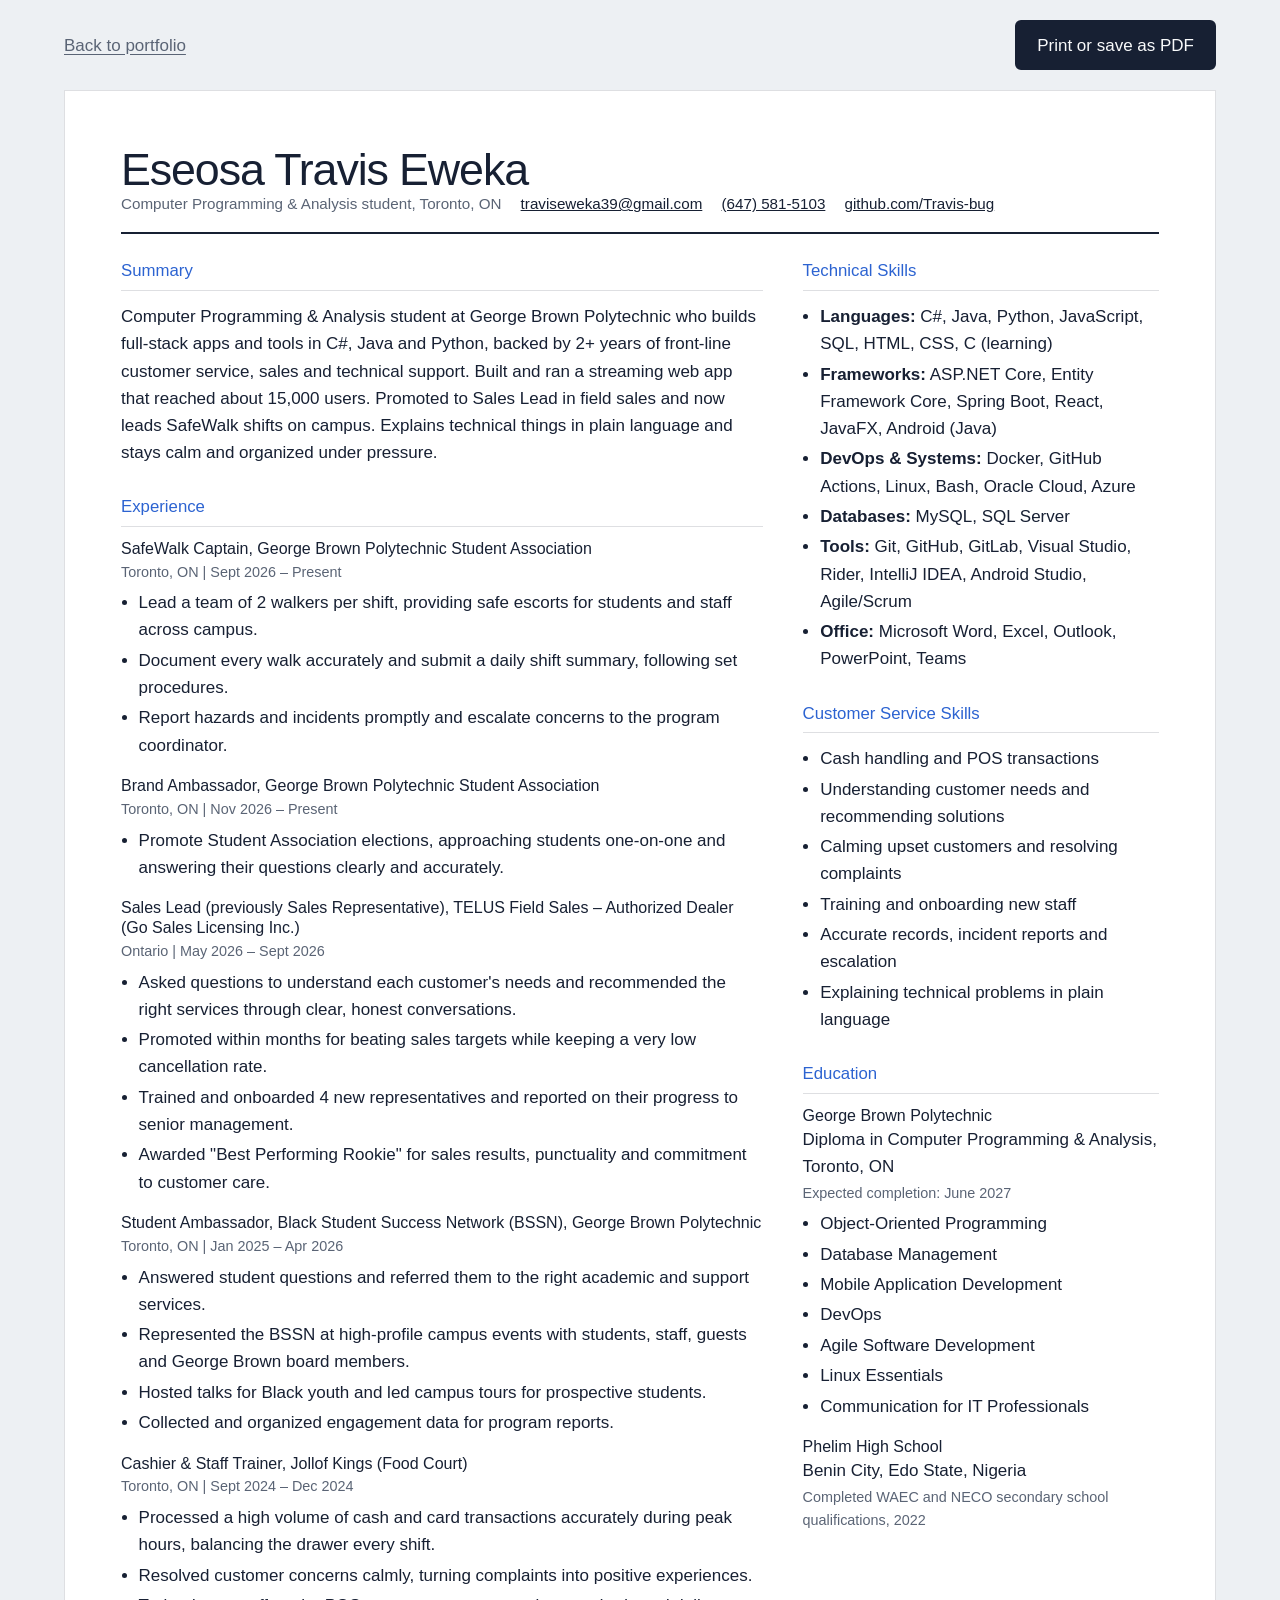
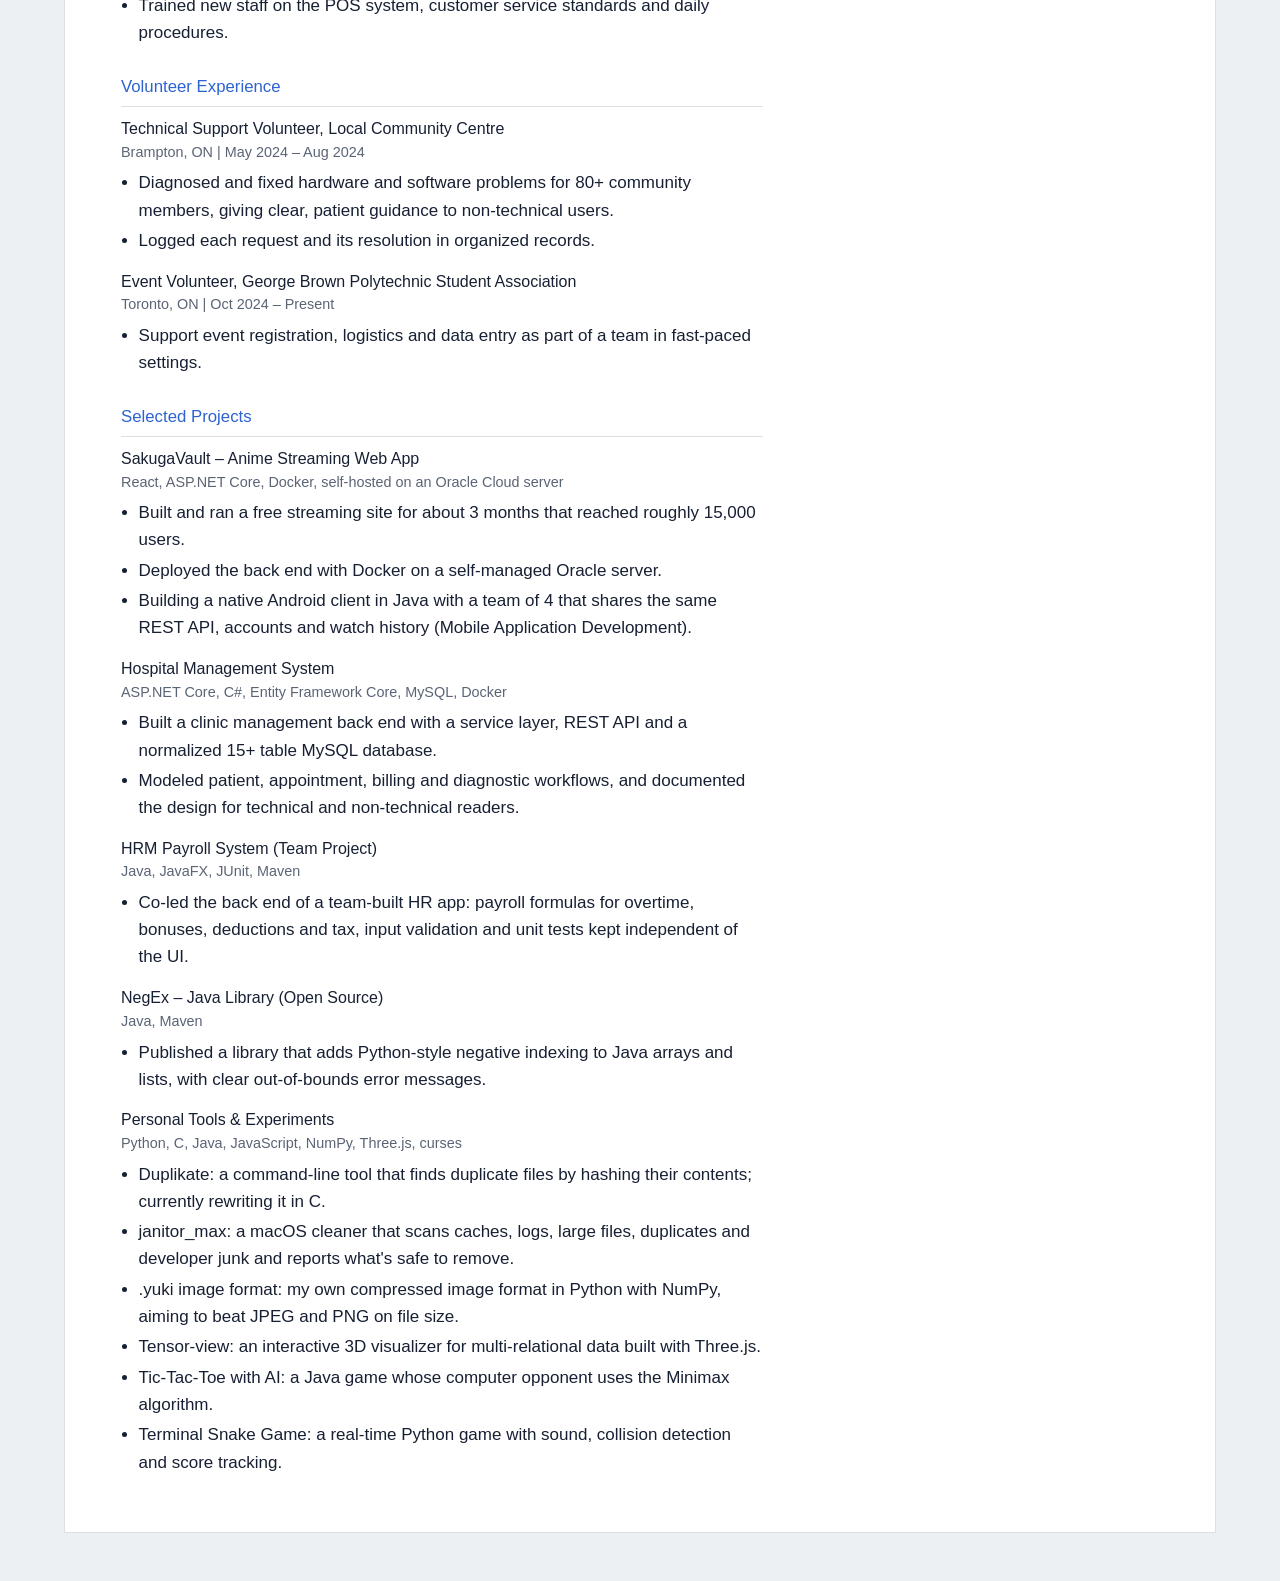
==== commit 2e192661: "docs/feat: add real repo links and Tensor-view, Tic-Tac-Toe projects Link SakugaVault Mobile, Duplik" ====
--- a/resume.html
+++ b/resume.html
@@ -108,11 +108,11 @@
                     <h2>Selected Projects</h2>
                     <div class="entry">
                         <h3>SakugaVault – Anime Streaming Web App</h3>
-                        <p class="meta">React, back-end API, Docker, self-hosted on an Oracle Cloud server</p>
+                        <p class="meta">React, ASP.NET Core, Docker, self-hosted on an Oracle Cloud server</p>
                         <ul>
                             <li>Built and ran a free streaming site for about 3 months that reached roughly 15,000 users.</li>
                             <li>Deployed the back end with Docker on a self-managed Oracle server.</li>
-                            <li>Now building a Java Android client for it with a team of 4 (Mobile Application Development final project).</li>
+                            <li>Building a native Android client in Java with a team of 4 that shares the same REST API, accounts and watch history (Mobile Application Development).</li>
                         </ul>
                     </div>
                     <div class="entry">
@@ -127,7 +127,7 @@
                         <h3>HRM Payroll System (Team Project)</h3>
                         <p class="meta">Java, JavaFX, JUnit, Maven</p>
                         <ul>
-                            <li>Worked with a team to build an HR app for staff management, payroll calculations (tax, overtime) and reports, with tested code and a clean Git workflow.</li>
+                            <li>Co-led the back end of a team-built HR app: payroll formulas for overtime, bonuses, deductions and tax, input validation and unit tests kept independent of the UI.</li>
                         </ul>
                     </div>
                     <div class="entry">
@@ -139,11 +139,13 @@
                     </div>
                     <div class="entry">
                         <h3>Personal Tools &amp; Experiments</h3>
-                        <p class="meta">Python, C, NumPy, curses</p>
+                        <p class="meta">Python, C, Java, JavaScript, NumPy, Three.js, curses</p>
                         <ul>
                             <li>Duplikate: a command-line tool that finds duplicate files by hashing their contents; currently rewriting it in C.</li>
                             <li>janitor_max: a macOS cleaner that scans caches, logs, large files, duplicates and developer junk and reports what's safe to remove.</li>
                             <li>.yuki image format: my own compressed image format in Python with NumPy, aiming to beat JPEG and PNG on file size.</li>
+                            <li>Tensor-view: an interactive 3D visualizer for multi-relational data built with Three.js.</li>
+                            <li>Tic-Tac-Toe with AI: a Java game whose computer opponent uses the Minimax algorithm.</li>
                             <li>Terminal Snake Game: a real-time Python game with sound, collision detection and score tracking.</li>
                         </ul>
                     </div>
